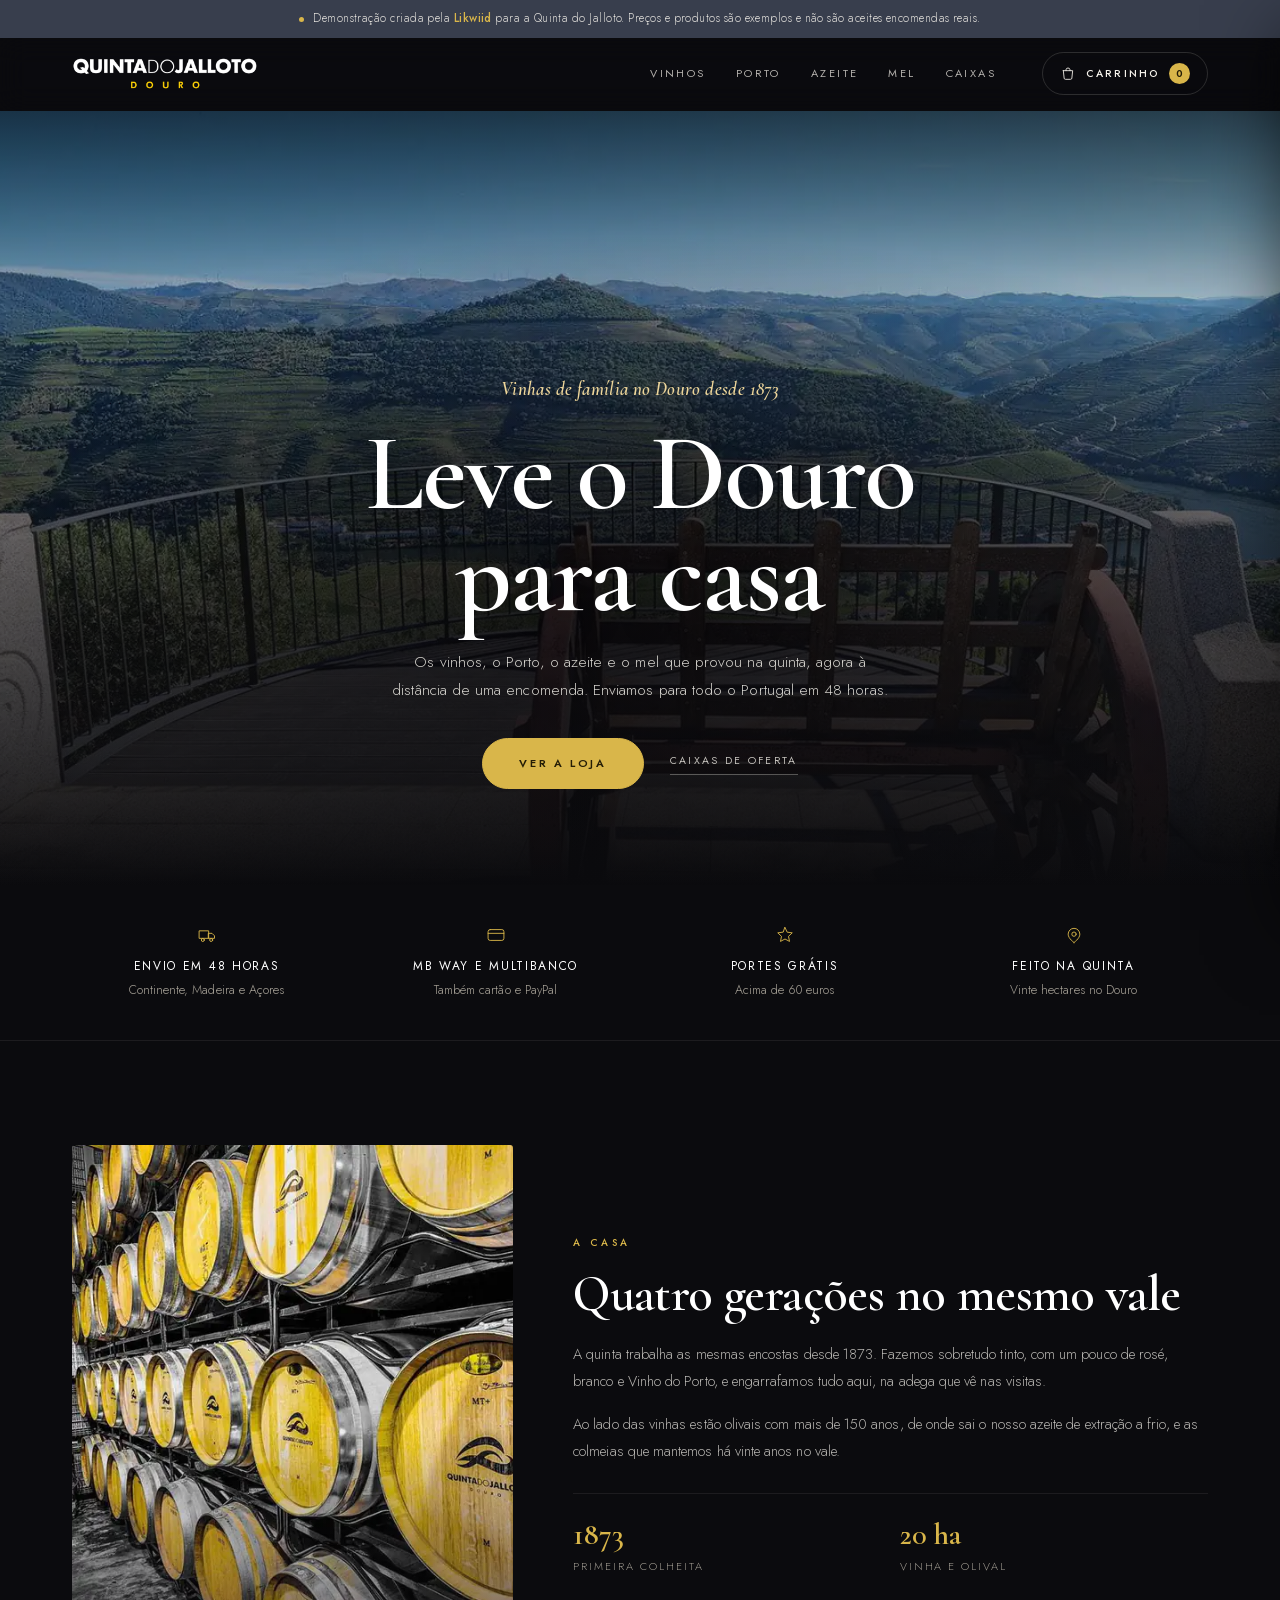
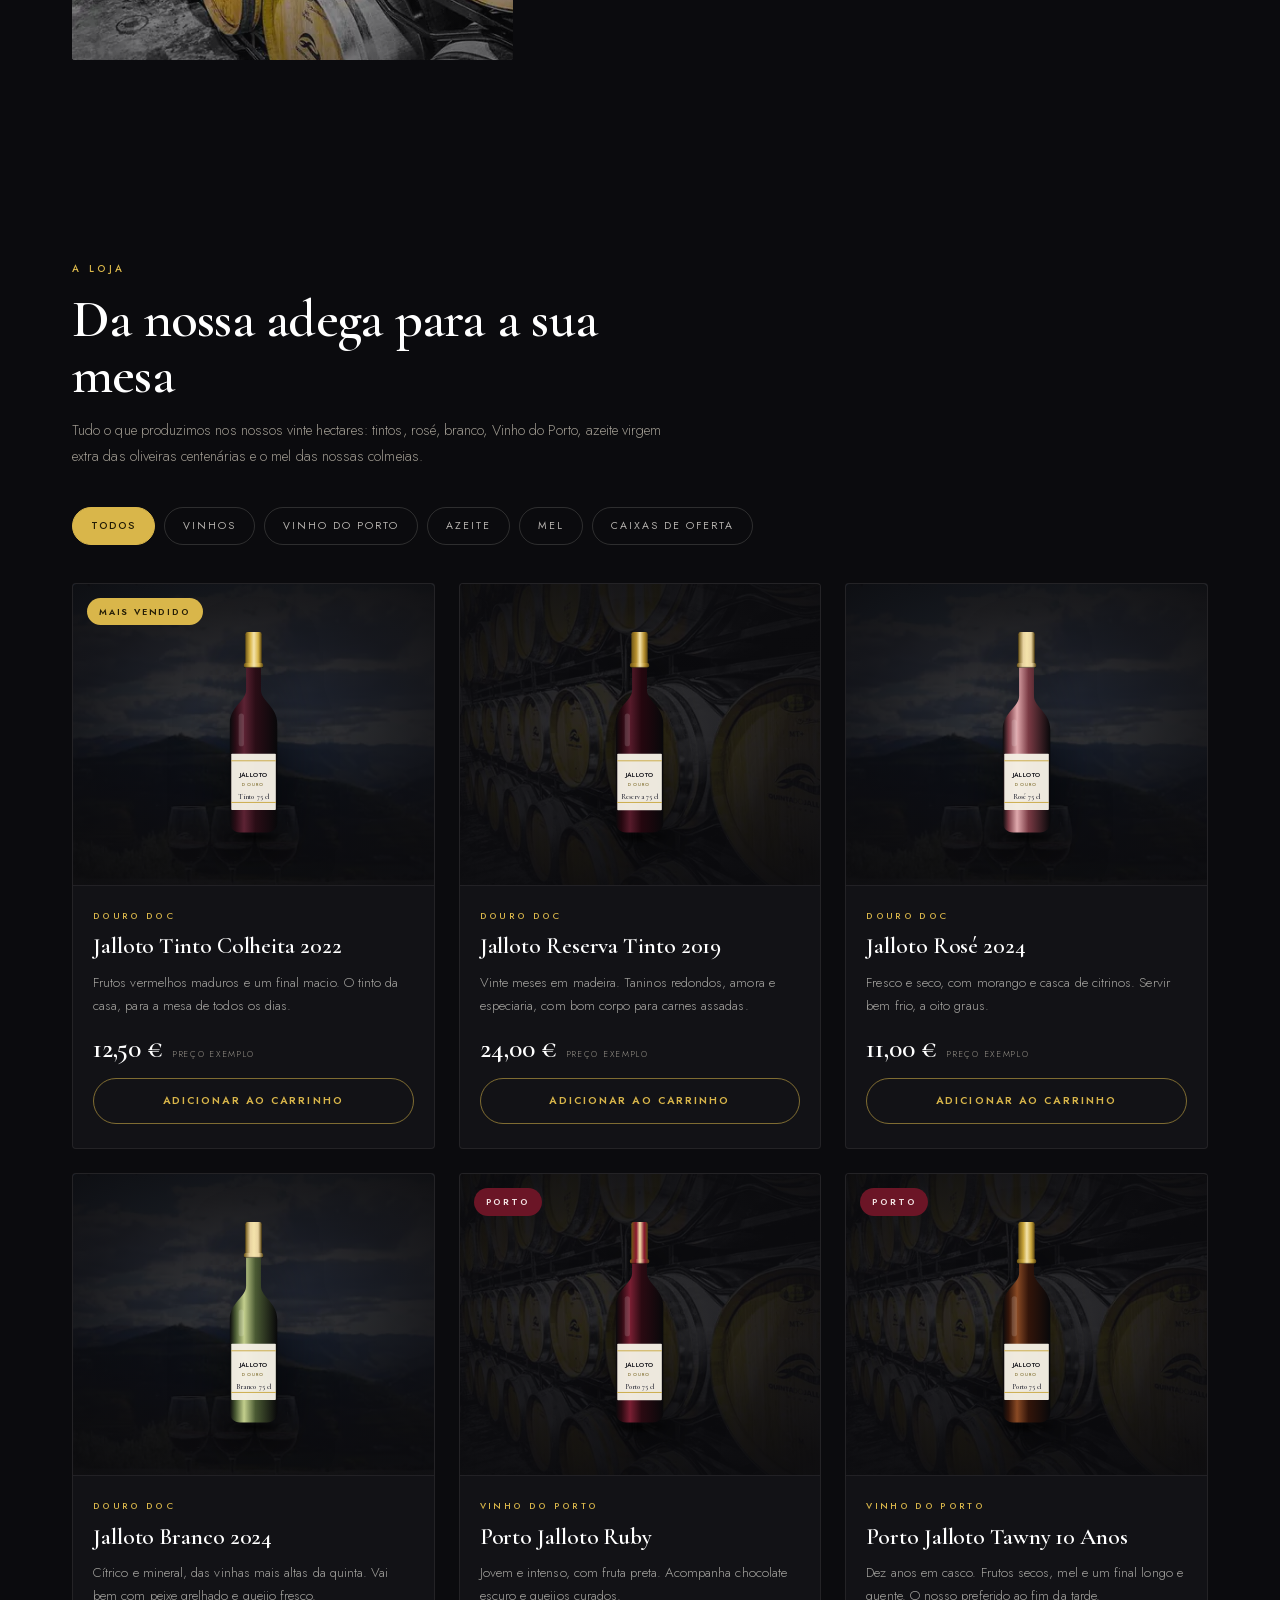
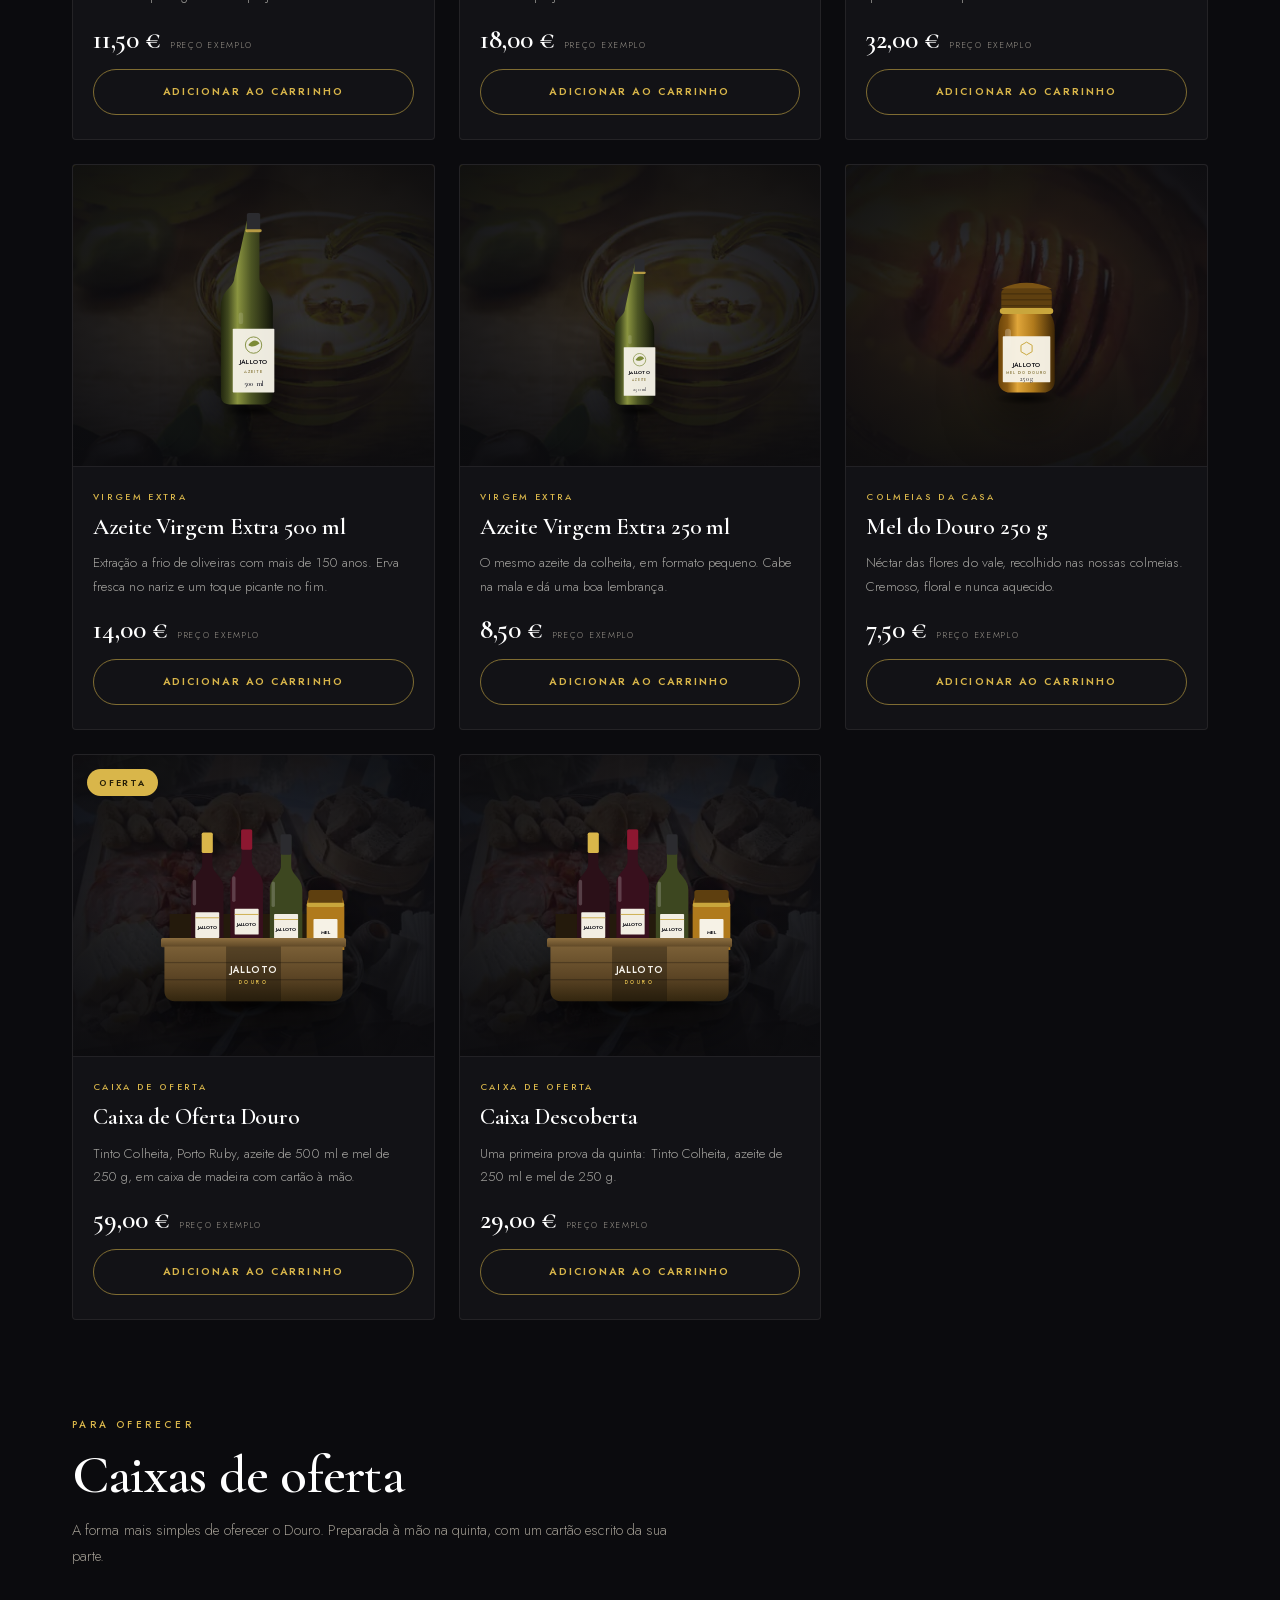
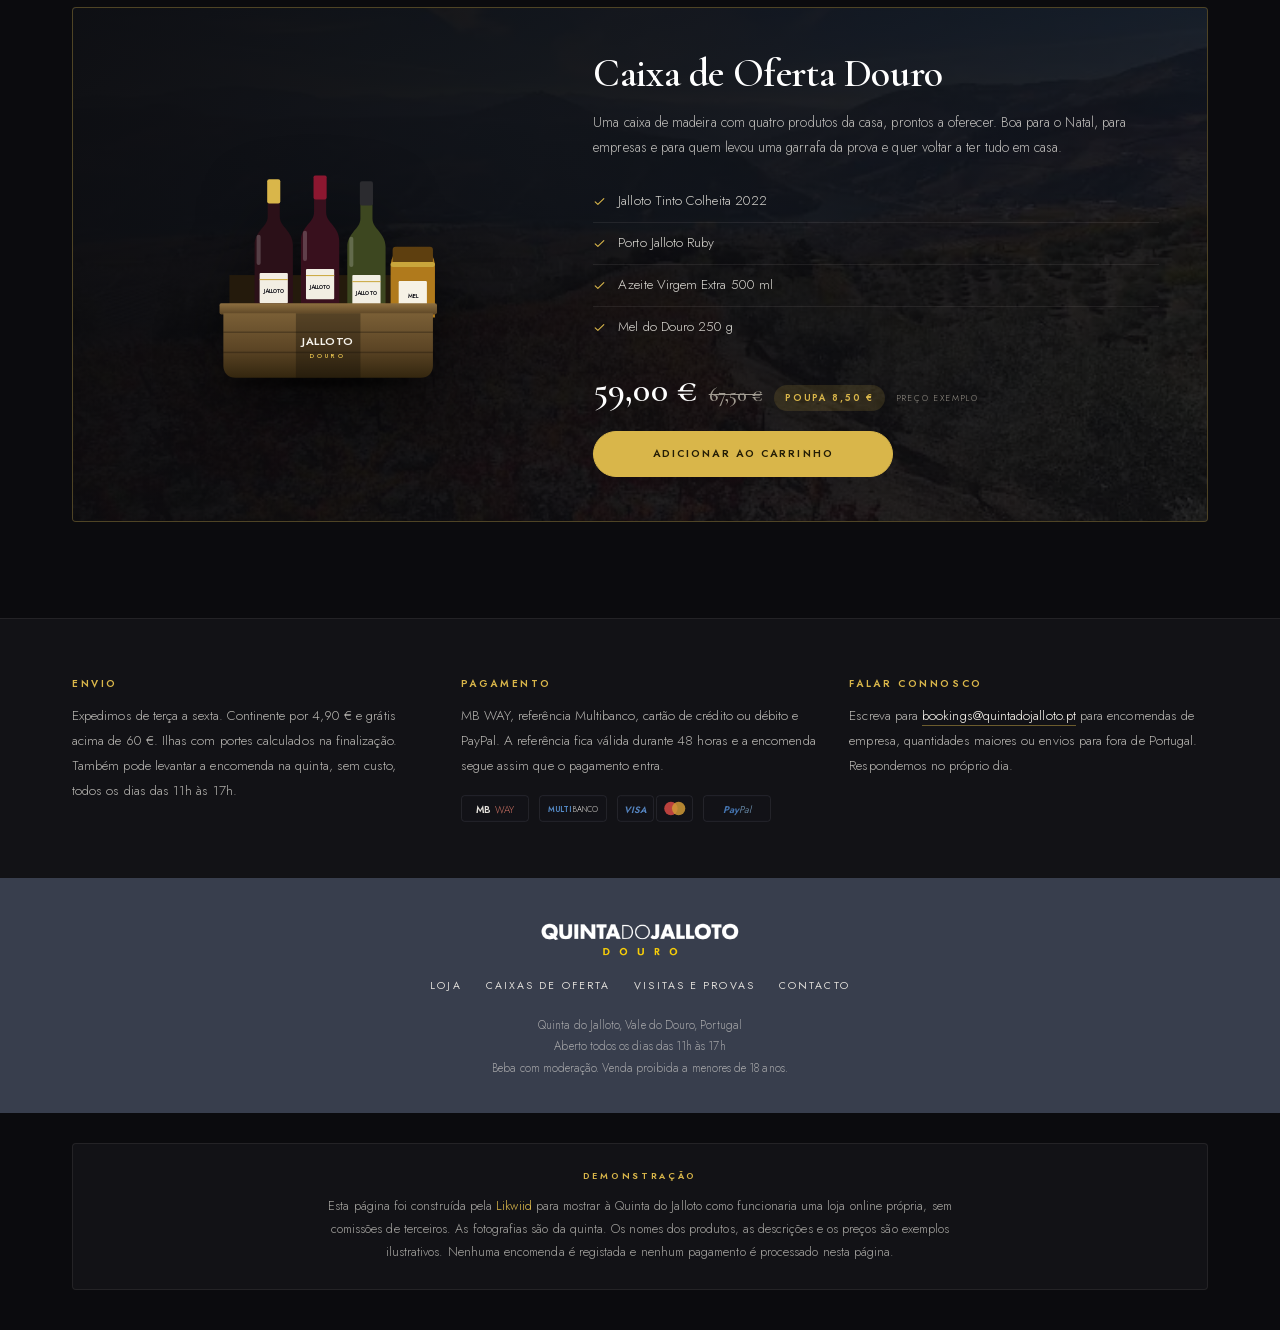
==== index.html @ 05672089 "feat: shop demo" ====
<!DOCTYPE html>
<html lang="pt-PT">
<head>
<meta charset="utf-8">
<meta name="viewport" content="width=device-width, initial-scale=1, viewport-fit=cover">
<title>Quinta do Jalloto | Loja Online (demonstração)</title>
<meta name="robots" content="noindex, nofollow">
<meta name="description" content="Demonstração de loja online para a Quinta do Jalloto: vinhos do Douro, Vinho do Porto, azeite virgem extra e mel, com envio para todo o Portugal.">
<meta name="theme-color" content="#0d0d10">
<style>
@font-face{
  font-family:"Cormorant Garamond";
  font-style:normal;font-weight:600;font-display:block;
  src:url([data-uri]) format("woff2");
}
@font-face{
  font-family:"Cormorant Garamond";
  font-style:italic;font-weight:600;font-display:block;
  src:url([data-uri]) format("woff2");
}
@font-face{
  font-family:"Jost";
  font-style:normal;font-weight:200 700;font-display:block;
  src:url([data-uri]) format("woff2");
}

:root{
  --ink:#0b0b0e;
  --ink2:#121216;
  --ink3:#1a1a20;
  --slate:#454b5a;
  --slate2:#383e4d;
  --gold:#d9b64a;
  --gold-soft:#eed69a;
  --gold-deep:#9d7d22;
  --wine:#6b1526;
  --cream:#f6f3ec;
  --muted:#a09b91;
  --line:rgba(246,243,236,.15);
  --line-soft:rgba(246,243,236,.075);
  --ok:#8ec49f;
  --serif:"Cormorant Garamond",Garamond,Georgia,"Times New Roman",serif;
  --sans:"Jost",-apple-system,BlinkMacSystemFont,"Segoe UI",Roboto,"Helvetica Neue",Arial,sans-serif;
  --ease:cubic-bezier(.22,1,.36,1);
  --shadow:0 30px 70px rgba(0,0,0,.6);
}
*{box-sizing:border-box}
html,body{margin:0;padding:0}
html{-webkit-text-size-adjust:100%;scroll-behavior:smooth}
body{
  background:var(--ink);color:var(--cream);
  font-family:var(--sans);font-weight:300;font-size:16px;line-height:1.7;
  letter-spacing:.004em;-webkit-font-smoothing:antialiased;overflow-x:hidden;
}
body.locked{overflow:hidden}
img,svg{max-width:100%;display:block}
button,input,select,textarea{font:inherit;color:inherit}
a{color:var(--gold);text-decoration:none}
a:hover{color:var(--gold-soft)}
:focus-visible{outline:1px solid var(--gold);outline-offset:4px;border-radius:2px}
::selection{background:rgba(217,182,74,.28)}

.wrap{width:100%;max-width:1180px;margin:0 auto;padding:0 22px}
.serif{font-family:var(--serif)}
.label{
  font-family:var(--sans);font-weight:500;font-size:10px;letter-spacing:.34em;
  text-transform:uppercase;color:var(--gold);
}

/* ---------- reveal ---------- */
.rv{opacity:0;transform:translateY(14px)}
.rv.in{opacity:1;transform:none;transition:opacity .6s var(--ease),transform .6s var(--ease);transition-delay:var(--d,0ms)}

/* ---------- demo bar ---------- */
.demobar{
  background:var(--slate2);color:rgba(246,243,236,.9);
  font-size:11.5px;font-weight:300;letter-spacing:.04em;padding:9px 20px;text-align:center;
}
.demobar b{color:var(--gold);font-weight:500}
.demobar .dot{display:inline-block;width:5px;height:5px;border-radius:50%;background:var(--gold);margin-right:9px;vertical-align:middle}

/* ---------- header ---------- */
.site{
  position:sticky;top:0;z-index:60;
  background:rgba(11,11,14,.72);
  backdrop-filter:saturate(150%) blur(14px);-webkit-backdrop-filter:saturate(150%) blur(14px);
  border-bottom:1px solid transparent;transition:background .4s ease,border-color .4s ease;
}
.site.solid{background:rgba(11,11,14,.96);border-bottom-color:var(--line-soft)}
.site .bar{display:flex;align-items:center;gap:16px;height:72px}
.logo{flex:0 0 auto;display:block;width:158px;aspect-ratio:620/109}
.logo img{width:100%;height:100%;object-fit:contain}
.nav{display:none;margin-left:auto;gap:30px}
.nav button{
  background:none;border:0;padding:0;cursor:pointer;
  font-weight:400;font-size:11px;letter-spacing:.22em;text-transform:uppercase;
  color:rgba(246,243,236,.72);transition:color .25s ease;
}
.nav button:hover{color:var(--gold)}
.cartbtn{
  margin-left:auto;display:inline-flex;align-items:center;gap:10px;
  background:transparent;border:1px solid var(--line);color:var(--cream);
  padding:10px 17px;border-radius:999px;cursor:pointer;
  font-size:10.5px;font-weight:500;letter-spacing:.2em;text-transform:uppercase;
  transition:border-color .3s ease,background .3s ease;
}
.nav + .cartbtn{margin-left:30px}
.cartbtn:hover{border-color:rgba(217,182,74,.7);background:rgba(217,182,74,.08)}
.cartbtn .count{
  min-width:21px;height:21px;padding:0 6px;border-radius:999px;background:var(--gold);color:#241d06;
  font-size:10.5px;font-weight:600;letter-spacing:0;display:inline-flex;align-items:center;justify-content:center;
  transition:transform .3s var(--ease);
}
.cartbtn .count.pulse{animation:pulse .6s var(--ease)}
@keyframes pulse{0%{transform:scale(1)}30%{transform:scale(1.35)}100%{transform:scale(1)}}

/* ---------- hero ---------- */
.hero{position:relative;overflow:hidden;min-height:clamp(520px,86svh,780px);display:flex;align-items:flex-end}
.hero .shot{
  position:absolute;inset:0;background-image:url([data-uri]);
  background-size:cover;background-position:50% 46%;
  transform:scale(1.04);animation:kb 32s ease-in-out infinite alternate;
}
@keyframes kb{from{transform:scale(1.04) translate3d(0,0,0)}to{transform:scale(1.16) translate3d(0,-1.4%,0)}}
.hero .veil{
  position:absolute;inset:0;
  background:
    radial-gradient(72% 52% at 50% 68%, rgba(8,8,11,.74) 0%, rgba(8,8,11,.34) 55%, rgba(8,8,11,0) 100%),
    linear-gradient(180deg,rgba(11,11,14,.74) 0%,rgba(11,11,14,.26) 24%,rgba(11,11,14,.66) 70%,var(--ink) 100%);
}
.hero .inner{position:relative;z-index:2;width:100%;padding:120px 0 76px;text-align:center}
.hero .eyebrow{
  font-family:var(--serif);font-style:italic;font-weight:600;font-size:clamp(15px,4vw,19px);
  letter-spacing:.02em;color:var(--gold-soft);margin:0 0 18px;
}
h1{
  font-family:var(--serif);font-weight:600;
  font-size:clamp(46px,12.5vw,108px);line-height:.94;letter-spacing:-.018em;
  margin:0 0 22px;color:#fff;text-wrap:balance;
  text-shadow:0 2px 40px rgba(0,0,0,.5);
}
.hero .lede{
  margin:0 auto;max-width:498px;color:rgba(246,243,236,.86);
  font-size:15.5px;font-weight:300;line-height:1.8;
}
.hero .acts{display:flex;flex-direction:column;align-items:center;gap:16px;margin-top:34px}
.btn{
  display:inline-block;background:var(--gold);color:#241d06;border:1px solid var(--gold);
  padding:15px 36px;border-radius:999px;cursor:pointer;
  font-size:11px;font-weight:600;letter-spacing:.24em;text-transform:uppercase;
  transition:background .3s ease,transform .3s var(--ease),box-shadow .3s ease;
}
.btn:hover{background:var(--gold-soft);border-color:var(--gold-soft);color:#241d06;transform:translateY(-2px);box-shadow:0 14px 30px rgba(217,182,74,.22)}
.linkish{
  background:none;border:0;cursor:pointer;color:rgba(246,243,236,.78);
  font-size:10.5px;font-weight:400;letter-spacing:.22em;text-transform:uppercase;
  border-bottom:1px solid rgba(246,243,236,.3);padding:0 0 4px;transition:color .3s ease,border-color .3s ease;
}
.linkish:hover{color:var(--gold);border-color:var(--gold)}

/* ---------- trust ---------- */
.trust{background:var(--ink);border-bottom:1px solid var(--line-soft)}
.trust ul{list-style:none;margin:0;padding:34px 0;display:grid;grid-template-columns:1fr 1fr;gap:26px 20px}
.trust li{text-align:center}
.trust svg{margin:0 auto 11px}
.trust b{display:block;font-weight:400;color:#fff;font-size:12px;letter-spacing:.14em;text-transform:uppercase;margin-bottom:5px}
.trust span{display:block;font-size:12.5px;color:var(--muted);line-height:1.55;font-weight:300}

/* ---------- story ---------- */
.story{padding:78px 0;background:var(--ink)}
.story .grid2{display:grid;grid-template-columns:1fr;gap:34px;align-items:center}
.story figure{margin:0;position:relative;border-radius:3px;overflow:hidden;aspect-ratio:500/583;background:var(--ink3)}
.story figure img{width:100%;height:100%;object-fit:cover;transform:scale(1.01)}
.story figure::after{content:"";position:absolute;inset:0;background:linear-gradient(180deg,rgba(11,11,14,0) 55%,rgba(11,11,14,.55) 100%)}
.story h2{
  font-family:var(--serif);font-weight:600;font-size:clamp(32px,7.2vw,50px);line-height:1.06;letter-spacing:-.012em;
  margin:14px 0 20px;color:#fff;
}
.story p{margin:0 0 16px;color:rgba(246,243,236,.74);font-size:14.5px;line-height:1.85;font-weight:300}
.story .facts{display:grid;grid-template-columns:1fr 1fr;gap:18px;margin-top:28px;padding-top:24px;border-top:1px solid var(--line-soft)}
.story .facts div b{display:block;font-family:var(--serif);font-size:30px;font-weight:600;color:var(--gold);line-height:1.1}
.story .facts div span{font-size:11px;letter-spacing:.18em;text-transform:uppercase;color:var(--muted)}

/* ---------- section head ---------- */
section.block{padding:72px 0}
.head{margin-bottom:38px;max-width:620px}
.head .label{display:block;margin-bottom:14px}
.head h2{
  font-family:var(--serif);font-weight:600;font-size:clamp(34px,7.6vw,54px);line-height:1.04;letter-spacing:-.014em;
  margin:0 0 14px;color:#fff;
}
.head p{margin:0;color:var(--muted);font-size:14.5px;font-weight:300;line-height:1.8}

/* ---------- filters ---------- */
.filters{
  display:flex;gap:9px;overflow-x:auto;padding-bottom:8px;margin-bottom:30px;
  scrollbar-width:none;-ms-overflow-style:none;
}
.filters::-webkit-scrollbar{display:none}
.chip{
  flex:0 0 auto;background:transparent;border:1px solid var(--line);color:rgba(246,243,236,.72);
  padding:9px 18px;border-radius:999px;cursor:pointer;
  font-size:10.5px;font-weight:400;letter-spacing:.19em;text-transform:uppercase;
  transition:border-color .3s ease,color .3s ease,background .3s ease;
}
.chip:hover{border-color:rgba(217,182,74,.6);color:#fff}
.chip[aria-pressed="true"]{background:var(--gold);border-color:var(--gold);color:#241d06;font-weight:500}

/* ---------- cards ---------- */
.grid{display:grid;grid-template-columns:1fr;gap:20px}
.card{
  background:var(--ink2);border:1px solid var(--line-soft);border-radius:4px;
  overflow:hidden;display:flex;flex-direction:column;position:relative;
  transition:border-color .45s ease,transform .45s var(--ease),box-shadow .45s ease;
}
.card:hover{border-color:rgba(217,182,74,.35);transform:translateY(-5px);box-shadow:0 26px 50px rgba(0,0,0,.5)}
.plate{
  position:relative;aspect-ratio:4/3.35;display:flex;align-items:center;justify-content:center;
  overflow:hidden;border-bottom:1px solid var(--line-soft);background:#101015;
}
.plate .amb{
  position:absolute;inset:0;background-size:cover;background-position:center;
  opacity:.34;transform:scale(1.02);transition:transform 1.1s var(--ease),opacity .6s ease;
  filter:saturate(.85);
}
.card:hover .plate .amb{transform:scale(1.09);opacity:.44}
.plate::after{
  content:"";position:absolute;inset:0;
  background:radial-gradient(78% 62% at 50% 46%, rgba(11,11,14,.42) 0%, rgba(11,11,14,.8) 62%, rgba(11,11,14,.94) 100%);
}
.plate .obj{position:relative;z-index:2;height:74%;width:auto;max-width:80%;filter:drop-shadow(0 20px 26px rgba(0,0,0,.62))}
.plate .badge{
  position:absolute;z-index:3;top:14px;left:14px;background:var(--gold);color:#241d06;
  font-size:9px;letter-spacing:.2em;text-transform:uppercase;font-weight:600;padding:6px 12px;border-radius:999px;
}
.plate .badge.wine{background:var(--wine);color:#f4e6e6}
.cbody{padding:22px 20px 24px;display:flex;flex-direction:column;flex:1}
.kicker{color:var(--gold);font-size:9px;letter-spacing:.26em;text-transform:uppercase;margin-bottom:10px;font-weight:500}
.card h3{
  margin:0 0 10px;font-family:var(--serif);font-size:23px;font-weight:600;letter-spacing:-.004em;color:#fff;line-height:1.2;
}
.card .note{margin:0 0 18px;font-size:13.5px;line-height:1.72;color:rgba(246,243,236,.62);flex:1;font-weight:300}
.priceline{display:flex;align-items:baseline;gap:10px;margin-bottom:16px}
.price{font-family:var(--serif);font-size:27px;font-weight:600;color:#fff;letter-spacing:0;line-height:1}
.exlabel{font-size:8.5px;letter-spacing:.2em;text-transform:uppercase;color:var(--muted)}
.add{
  width:100%;background:transparent;border:1px solid rgba(217,182,74,.55);color:var(--gold);
  padding:13px 14px;border-radius:999px;cursor:pointer;
  font-size:10.5px;letter-spacing:.2em;text-transform:uppercase;font-weight:600;
  transition:background .3s ease,color .3s ease,border-color .3s ease;
}
.add:hover{background:var(--gold);color:#241d06;border-color:var(--gold)}
.add.added{background:var(--ok);border-color:var(--ok);color:#0d2114}

/* ---------- gift ---------- */
.gift{position:relative;border:1px solid rgba(217,182,74,.3);border-radius:4px;overflow:hidden;background:var(--ink2)}
.gift .bg{
  position:absolute;inset:0;background-image:url([data-uri]);background-size:cover;background-position:center;
  opacity:.4;transform:scale(1.03);transition:transform 1.4s var(--ease);
}
.gift:hover .bg{transform:scale(1.08)}
.gift .shade{position:absolute;inset:0;background:linear-gradient(120deg,rgba(11,11,14,.94) 0%,rgba(11,11,14,.82) 46%,rgba(11,11,14,.6) 100%)}
.gift .in{position:relative;z-index:2;display:grid;grid-template-columns:1fr;align-items:center}
.gift .g-visual{display:flex;align-items:center;justify-content:center;padding:34px 20px 4px}
.gift .g-visual svg{height:200px;width:auto;filter:drop-shadow(0 22px 30px rgba(0,0,0,.55))}
.gift .g-copy{padding:10px 24px 30px}
.gift h3{
  font-family:var(--serif);margin:0 0 14px;font-size:clamp(28px,6.4vw,40px);font-weight:600;letter-spacing:-.01em;color:#fff;line-height:1.08;
}
.gift .g-copy > p{margin:0 0 20px;font-size:14px;line-height:1.85;color:rgba(246,243,236,.76);font-weight:300}
.gift ul{margin:0 0 24px;padding:0;list-style:none}
.gift ul li{
  font-size:13.5px;color:rgba(246,243,236,.84);padding:9px 0;border-bottom:1px solid var(--line-soft);
  display:flex;gap:12px;align-items:center;font-weight:300;
}
.gift ul li:last-child{border-bottom:0}
.gift .g-price{display:flex;align-items:baseline;gap:12px;margin-bottom:20px;flex-wrap:wrap}
.gift .g-price .now{font-family:var(--serif);font-size:36px;font-weight:600;color:#fff;line-height:1}
.gift .g-price .was{font-family:var(--serif);font-size:19px;color:var(--muted);text-decoration:line-through}
.gift .g-price .save{
  background:rgba(217,182,74,.14);color:var(--gold);font-size:9.5px;letter-spacing:.18em;text-transform:uppercase;
  padding:5px 11px;border-radius:999px;font-weight:600;
}
.gift .add{border-color:var(--gold);background:var(--gold);color:#241d06;max-width:300px}
.gift .add:hover{background:var(--gold-soft);border-color:var(--gold-soft)}

/* ---------- info ---------- */
.info{background:var(--ink2);border-top:1px solid var(--line-soft)}
.info .cols{display:grid;grid-template-columns:1fr;gap:30px;padding:56px 0}
.info h4{margin:0 0 12px;font-size:10px;letter-spacing:.26em;text-transform:uppercase;color:var(--gold);font-weight:600}
.info p{margin:0;font-size:13.5px;line-height:1.85;color:rgba(246,243,236,.7);font-weight:300}
.info a{color:var(--cream);border-bottom:1px solid rgba(217,182,74,.45)}
.info a:hover{color:var(--gold)}
.paylogos{display:flex;gap:10px;align-items:center;flex-wrap:wrap;margin-top:16px;opacity:.92}

/* ---------- footer ---------- */
footer{background:var(--slate2);padding:44px 0 34px;text-align:center}
footer .logo{width:200px;margin:0 auto 20px}
footer .fnav{display:flex;gap:24px;justify-content:center;flex-wrap:wrap;margin-bottom:20px}
footer .fnav button,footer .fnav a{
  background:none;border:0;padding:0;cursor:pointer;color:rgba(246,243,236,.88);
  font-size:10.5px;font-weight:400;letter-spacing:.2em;text-transform:uppercase;
}
footer .fnav button:hover,footer .fnav a:hover{color:var(--gold)}
footer .fine{color:rgba(246,243,236,.58);font-size:11.5px;line-height:1.85;margin:0;font-weight:300}
.demofoot{background:var(--ink);padding:30px 0 40px}
.demofoot .box{border:1px solid var(--line-soft);border-radius:4px;padding:24px 22px;text-align:center;background:var(--ink2)}
.demofoot .tag{color:var(--gold);font-size:9px;letter-spacing:.3em;text-transform:uppercase;font-weight:600;margin-bottom:12px}
.demofoot p{margin:0 auto;max-width:660px;color:rgba(246,243,236,.62);font-size:12.5px;line-height:1.85;font-weight:300}

/* ---------- cart panel ---------- */
.overlay{
  position:fixed;inset:0;background:rgba(5,5,8,.7);opacity:0;pointer-events:none;
  transition:opacity .45s var(--ease);z-index:80;backdrop-filter:blur(3px);-webkit-backdrop-filter:blur(3px);
}
.overlay.on{opacity:1;pointer-events:auto}
.panel{
  position:fixed;top:0;right:0;bottom:0;width:100%;max-width:440px;background:var(--ink2);
  border-left:1px solid var(--line-soft);box-shadow:var(--shadow);
  transform:translateX(101%);transition:transform .52s var(--ease);
  z-index:90;display:flex;flex-direction:column;
}
.panel.on{transform:translateX(0)}
.panel header{display:flex;align-items:center;gap:12px;padding:22px 20px;border-bottom:1px solid var(--line-soft);flex:0 0 auto}
.panel header h2{margin:0;font-size:11px;letter-spacing:.28em;text-transform:uppercase;font-weight:500;color:#fff}
.panel header .close{
  margin-left:auto;background:transparent;border:1px solid var(--line);color:var(--cream);
  width:36px;height:36px;border-radius:50%;cursor:pointer;display:flex;align-items:center;justify-content:center;
  transition:border-color .3s ease,background .3s ease,transform .3s var(--ease);
}
.panel header .close:hover{border-color:var(--gold);background:rgba(217,182,74,.1);transform:rotate(90deg)}
.panel .scroll{flex:1;overflow-y:auto;padding:20px;-webkit-overflow-scrolling:touch;overscroll-behavior:contain}
.panel .foot{border-top:1px solid var(--line-soft);padding:18px 20px 22px;flex:0 0 auto;background:var(--ink3)}

.line{display:flex;gap:14px;padding:16px 0;border-bottom:1px solid var(--line-soft);animation:lineIn .5s var(--ease) both}
@keyframes lineIn{from{opacity:0;transform:translateX(14px)}to{opacity:1;transform:none}}
.line:first-child{padding-top:0}
.line .thumb{
  flex:0 0 62px;height:80px;border-radius:3px;overflow:hidden;position:relative;
  background:#101015;display:flex;align-items:center;justify-content:center;
}
.line .thumb .amb{position:absolute;inset:0;background-size:cover;background-position:center;opacity:.34}
.line .thumb::after{content:"";position:absolute;inset:0;background:radial-gradient(70% 60% at 50% 45%, rgba(11,11,14,.35), rgba(11,11,14,.9))}
.line .thumb svg{position:relative;z-index:2;height:68px;width:auto}
.line .meta{flex:1;min-width:0}
.line .meta h4{margin:0 0 4px;font-family:var(--serif);font-size:17px;font-weight:600;color:#fff;line-height:1.25}
.line .meta .u{margin:0 0 11px;font-size:11px;color:var(--muted);letter-spacing:.06em;font-weight:300}
.qty{display:inline-flex;align-items:center;border:1px solid var(--line);border-radius:999px;overflow:hidden}
.qty button{
  width:30px;height:30px;background:transparent;border:0;color:var(--cream);cursor:pointer;font-size:15px;line-height:1;
  display:flex;align-items:center;justify-content:center;transition:background .2s ease,color .2s ease;
}
.qty button:hover{background:rgba(217,182,74,.16);color:var(--gold)}
.qty span{min-width:28px;text-align:center;font-size:12.5px;font-variant-numeric:tabular-nums}
.line .right{display:flex;flex-direction:column;align-items:flex-end;justify-content:space-between}
.line .amt{font-family:var(--serif);font-size:19px;font-weight:600;color:#fff;white-space:nowrap;line-height:1.2}
.line .rm{background:transparent;border:0;color:var(--muted);cursor:pointer;font-size:10.5px;letter-spacing:.12em;padding:4px 0;text-transform:uppercase}
.line .rm:hover{color:#e08d86}

.empty{text-align:center;padding:56px 12px}
.empty svg{margin:0 auto 20px;opacity:.45}
.empty h3{margin:0 0 10px;font-family:var(--serif);font-size:22px;font-weight:600;color:#fff}
.empty p{margin:0 0 24px;font-size:13.5px;color:var(--muted);line-height:1.7;font-weight:300}

.totals{margin-bottom:16px}
.totals .row{display:flex;justify-content:space-between;font-size:12.5px;color:rgba(246,243,236,.72);padding:6px 0;font-weight:300}
.totals .row span:last-child{font-variant-numeric:tabular-nums}
.totals .row.free span:last-child{color:var(--ok)}
.totals .row.total{
  border-top:1px solid var(--line);margin-top:10px;padding-top:13px;color:#fff;font-weight:400;
  font-size:13px;letter-spacing:.14em;text-transform:uppercase;align-items:baseline;
}
.totals .row.total span:last-child{font-family:var(--serif);font-size:27px;font-weight:600;letter-spacing:0;text-transform:none}
.hint{font-size:11px;color:var(--muted);margin:0 0 14px;line-height:1.6;font-weight:300}
.bar-free{height:2px;background:var(--line-soft);border-radius:2px;overflow:hidden;margin:0 0 12px}
.bar-free i{display:block;height:100%;background:var(--gold);width:0;transition:width .7s var(--ease)}
.primary{
  width:100%;background:var(--gold);border:1px solid var(--gold);color:#241d06;padding:15px;border-radius:999px;
  cursor:pointer;font-size:11px;letter-spacing:.22em;text-transform:uppercase;font-weight:600;
  transition:background .3s ease,transform .25s var(--ease);
}
.primary:hover{background:var(--gold-soft);border-color:var(--gold-soft);transform:translateY(-1px)}
.ghost{
  width:100%;background:transparent;border:1px solid var(--line);color:rgba(246,243,236,.78);padding:13px;border-radius:999px;
  cursor:pointer;font-size:10.5px;letter-spacing:.2em;text-transform:uppercase;margin-top:10px;transition:border-color .3s ease,color .3s ease;
}
.ghost:hover{border-color:var(--gold);color:var(--gold)}

/* ---------- checkout ---------- */
.steps{display:flex;gap:9px;margin-bottom:24px}
.steps div{flex:1;height:2px;border-radius:2px;background:var(--line);overflow:hidden}
.steps div.on{background:var(--gold)}
.fset{margin:0 0 26px;padding:0;border:0}
.fset legend{padding:0;margin:0 0 14px;font-size:9.5px;letter-spacing:.28em;text-transform:uppercase;color:var(--gold);font-weight:600}
.field{margin-bottom:13px}
.field label{display:block;font-size:10px;letter-spacing:.16em;text-transform:uppercase;color:var(--muted);margin-bottom:7px}
.field input,.field textarea{
  width:100%;background:var(--ink);border:1px solid var(--line);border-radius:3px;padding:12px 14px;
  color:var(--cream);font-size:14px;font-weight:300;transition:border-color .25s ease,background .25s ease;
}
.field input:focus,.field textarea:focus{border-color:var(--gold);outline:none;background:#0d0d11}
.field input::placeholder,.field textarea::placeholder{color:rgba(160,155,145,.5)}
.field textarea{resize:vertical;min-height:70px}
.two{display:grid;grid-template-columns:1fr 1fr;gap:11px}
.opt{
  display:flex;gap:12px;align-items:flex-start;border:1px solid var(--line);border-radius:3px;padding:13px 14px;
  margin-bottom:10px;cursor:pointer;transition:border-color .25s ease,background .25s ease;
}
.opt:hover{border-color:rgba(217,182,74,.5)}
.opt.sel{border-color:var(--gold);background:rgba(217,182,74,.06)}
.opt input{margin:4px 0 0;accent-color:var(--gold);flex:0 0 auto}
.opt .t{flex:1;min-width:0}
.opt .t b{display:block;font-size:13.5px;font-weight:400;color:#fff;margin-bottom:3px}
.opt .t small{display:block;font-size:11.5px;color:var(--muted);line-height:1.55;font-weight:300}
.opt .logo2{flex:0 0 auto;display:flex;align-items:center;height:26px}
.opt .cost{font-size:12.5px;color:var(--cream);white-space:nowrap;font-variant-numeric:tabular-nums}
.secure{display:flex;gap:8px;align-items:center;justify-content:center;color:var(--muted);font-size:10.5px;margin-top:14px;font-weight:300}

.done{text-align:center;padding:44px 8px}
.done .ring{
  width:74px;height:74px;border-radius:50%;border:1px solid var(--gold);display:flex;align-items:center;justify-content:center;
  margin:0 auto 24px;background:rgba(217,182,74,.08);animation:ring .7s var(--ease) both;
}
@keyframes ring{from{opacity:0;transform:scale(.82)}to{opacity:1;transform:none}}
.done h3{margin:0 0 12px;font-family:var(--serif);font-size:28px;font-weight:600;letter-spacing:-.01em;color:#fff}
.done p{margin:0 auto 12px;max-width:330px;font-size:13.5px;line-height:1.8;color:rgba(246,243,236,.7);font-weight:300}
.done .ref{
  display:inline-block;margin:14px 0 24px;border:1px dashed var(--line);border-radius:3px;padding:10px 18px;
  font-size:12px;letter-spacing:.18em;color:var(--gold);
}

/* ---------- toast + fly dot ---------- */
.toast{
  position:fixed;left:50%;bottom:26px;transform:translate(-50%,28px);z-index:100;
  background:rgba(26,26,32,.97);border:1px solid rgba(217,182,74,.4);color:var(--cream);
  padding:13px 22px;border-radius:999px;font-size:12.5px;font-weight:300;box-shadow:var(--shadow);
  opacity:0;pointer-events:none;transition:opacity .3s ease,transform .4s var(--ease);
  display:flex;gap:10px;align-items:center;max-width:calc(100vw - 40px);
}
.toast span{white-space:nowrap;overflow:hidden;text-overflow:ellipsis}
.toast.on{opacity:1;transform:translate(-50%,0)}
.fly{
  position:fixed;z-index:120;width:11px;height:11px;border-radius:50%;
  background:var(--gold);box-shadow:0 0 18px rgba(217,182,74,.8);pointer-events:none;
  transition:transform .72s cubic-bezier(.5,-0.2,.7,1),opacity .72s ease;
}

/* ---------- responsive ---------- */
@media (min-width:600px){
  .grid{grid-template-columns:1fr 1fr}
  .trust ul{grid-template-columns:repeat(4,1fr);padding:40px 0}
  .info .cols{grid-template-columns:repeat(3,1fr)}
  .hero .acts{flex-direction:row;justify-content:center;gap:26px}
}
@media (min-width:820px){
  .nav{display:flex}
  .logo{width:186px}
  .story{padding:104px 0}
  .story .grid2{grid-template-columns:.82fr 1.18fr;gap:60px}
  .gift .in{grid-template-columns:.9fr 1.1fr}
  .gift .g-visual{padding:44px 16px}
  .gift .g-visual svg{height:262px}
  .gift .g-copy{padding:44px 48px 44px 10px}
}
@media (min-width:1040px){
  .grid{grid-template-columns:repeat(3,1fr);gap:24px}
  section.block{padding:96px 0}
  .hero .inner{padding:150px 0 96px}
}
@media (prefers-reduced-motion:reduce){
  html{scroll-behavior:auto}
  *,*::before,*::after{animation:none!important;transition-duration:.001ms!important}
  .rv{opacity:1;transform:none}
}
</style>
</head>
<body>

<div class="demobar">
  <span class="dot"></span>Demonstração criada pela <b>Likwiid</b> para a Quinta do Jalloto. Preços e produtos são exemplos e não são aceites encomendas reais.
</div>

<header class="site" id="siteHeader">
  <div class="wrap bar">
    <span class="logo"><img src="[data-uri]" alt="Quinta do Jalloto, Douro" width="620" height="109" decoding="async"></span>
    <nav class="nav" aria-label="Categorias">
      <button data-jump="vinhos">Vinhos</button>
      <button data-jump="porto">Porto</button>
      <button data-jump="azeite">Azeite</button>
      <button data-jump="mel">Mel</button>
      <button data-jump="caixas">Caixas</button>
    </nav>
    <button class="cartbtn" id="cartBtn" aria-label="Abrir carrinho de compras">
      <svg width="16" height="16" viewBox="0 0 24 24" fill="none" stroke="currentColor" stroke-width="1.3" stroke-linecap="round" stroke-linejoin="round" aria-hidden="true"><path d="M5 7h14l-1.2 11.2a2 2 0 0 1-2 1.8H8.2a2 2 0 0 1-2-1.8L5 7Z"/><path d="M9 7V5.6A3 3 0 0 1 12 3a3 3 0 0 1 3 2.6V7"/></svg>
      <span>Carrinho</span>
      <span class="count" id="cartCount">0</span>
    </button>
  </div>
</header>

<section class="hero">
  <div class="shot"></div>
  <div class="veil"></div>
  <div class="wrap inner">
    <p class="eyebrow rv">Vinhas de família no Douro desde 1873</p>
    <h1 class="rv" style="--d:90ms">Leve o Douro<br>para casa</h1>
    <p class="lede rv" style="--d:180ms">Os vinhos, o Porto, o azeite e o mel que provou na quinta, agora à distância de uma encomenda. Enviamos para todo o Portugal em 48 horas.</p>
    <div class="acts rv" style="--d:270ms">
      <button class="btn" data-scroll="loja">Ver a loja</button>
      <button class="linkish" data-scroll="oferta">Caixas de oferta</button>
    </div>
  </div>
</section>

<div class="trust">
  <div class="wrap">
    <ul>
      <li class="rv">
        <svg width="20" height="20" viewBox="0 0 24 24" fill="none" stroke="#d9b64a" stroke-width="1.1" stroke-linecap="round" stroke-linejoin="round" aria-hidden="true"><path d="M3 7h11v9H3z"/><path d="M14 10h4l3 3v3h-7z"/><circle cx="7" cy="18" r="1.8"/><circle cx="17" cy="18" r="1.8"/></svg>
        <b>Envio em 48 horas</b><span>Continente, Madeira e Açores</span>
      </li>
      <li class="rv" style="--d:80ms">
        <svg width="20" height="20" viewBox="0 0 24 24" fill="none" stroke="#d9b64a" stroke-width="1.1" stroke-linecap="round" stroke-linejoin="round" aria-hidden="true"><rect x="2.5" y="5.5" width="19" height="13" rx="2.5"/><path d="M2.5 10h19"/></svg>
        <b>MB WAY e Multibanco</b><span>Também cartão e PayPal</span>
      </li>
      <li class="rv" style="--d:160ms">
        <svg width="20" height="20" viewBox="0 0 24 24" fill="none" stroke="#d9b64a" stroke-width="1.1" stroke-linecap="round" stroke-linejoin="round" aria-hidden="true"><path d="M12 3l2.6 5.6 6.1.8-4.5 4.2 1.2 6.1L12 16.8 6.6 19.7l1.2-6.1L3.3 9.4l6.1-.8z"/></svg>
        <b>Portes grátis</b><span>Acima de 60 euros</span>
      </li>
      <li class="rv" style="--d:240ms">
        <svg width="20" height="20" viewBox="0 0 24 24" fill="none" stroke="#d9b64a" stroke-width="1.1" stroke-linecap="round" stroke-linejoin="round" aria-hidden="true"><path d="M12 21s7-4.6 7-10a7 7 0 1 0-14 0c0 5.4 7 10 7 10Z"/><circle cx="12" cy="11" r="2.6"/></svg>
        <b>Feito na quinta</b><span>Vinte hectares no Douro</span>
      </li>
    </ul>
  </div>
</div>

<section class="story">
  <div class="wrap grid2">
    <figure class="rv">
      <img src="[data-uri]" alt="Cascos da Quinta do Jalloto na adega" width="500" height="583" loading="lazy" decoding="async">
    </figure>
    <div>
      <span class="label rv">A casa</span>
      <h2 class="rv" style="--d:70ms">Quatro gerações no mesmo vale</h2>
      <p class="rv" style="--d:140ms">A quinta trabalha as mesmas encostas desde 1873. Fazemos sobretudo tinto, com um pouco de rosé, branco e Vinho do Porto, e engarrafamos tudo aqui, na adega que vê nas visitas.</p>
      <p class="rv" style="--d:200ms">Ao lado das vinhas estão olivais com mais de 150 anos, de onde sai o nosso azeite de extração a frio, e as colmeias que mantemos há vinte anos no vale.</p>
      <div class="facts rv" style="--d:260ms">
        <div><b>1873</b><span>Primeira colheita</span></div>
        <div><b>20 ha</b><span>Vinha e olival</span></div>
      </div>
    </div>
  </div>
</section>

<section class="block" id="loja">
  <div class="wrap">
    <div class="head">
      <span class="label rv">A loja</span>
      <h2 class="rv" style="--d:70ms">Da nossa adega para a sua mesa</h2>
      <p class="rv" style="--d:140ms">Tudo o que produzimos nos nossos vinte hectares: tintos, rosé, branco, Vinho do Porto, azeite virgem extra das oliveiras centenárias e o mel das nossas colmeias.</p>
    </div>
    <div class="filters rv" id="filters" role="group" aria-label="Filtrar produtos"></div>
    <div class="grid" id="grid"></div>
  </div>
</section>

<section class="block" id="oferta" style="padding-top:0">
  <div class="wrap">
    <div class="head">
      <span class="label rv">Para oferecer</span>
      <h2 class="rv" style="--d:70ms">Caixas de oferta</h2>
      <p class="rv" style="--d:140ms">A forma mais simples de oferecer o Douro. Preparada à mão na quinta, com um cartão escrito da sua parte.</p>
    </div>
    <div class="gift rv">
      <div class="bg"></div>
      <div class="shade"></div>
      <div class="in">
        <div class="g-visual" id="giftVisual"></div>
        <div class="g-copy">
          <h3>Caixa de Oferta Douro</h3>
          <p>Uma caixa de madeira com quatro produtos da casa, prontos a oferecer. Boa para o Natal, para empresas e para quem levou uma garrafa da prova e quer voltar a ter tudo em casa.</p>
          <ul>
            <li><svg width="13" height="13" viewBox="0 0 24 24" fill="none" stroke="#d9b64a" stroke-width="2" stroke-linecap="round" stroke-linejoin="round" aria-hidden="true"><path d="M4 12.5l5 5L20 6.5"/></svg>Jalloto Tinto Colheita 2022</li>
            <li><svg width="13" height="13" viewBox="0 0 24 24" fill="none" stroke="#d9b64a" stroke-width="2" stroke-linecap="round" stroke-linejoin="round" aria-hidden="true"><path d="M4 12.5l5 5L20 6.5"/></svg>Porto Jalloto Ruby</li>
            <li><svg width="13" height="13" viewBox="0 0 24 24" fill="none" stroke="#d9b64a" stroke-width="2" stroke-linecap="round" stroke-linejoin="round" aria-hidden="true"><path d="M4 12.5l5 5L20 6.5"/></svg>Azeite Virgem Extra 500 ml</li>
            <li><svg width="13" height="13" viewBox="0 0 24 24" fill="none" stroke="#d9b64a" stroke-width="2" stroke-linecap="round" stroke-linejoin="round" aria-hidden="true"><path d="M4 12.5l5 5L20 6.5"/></svg>Mel do Douro 250 g</li>
          </ul>
          <div class="g-price">
            <span class="now">59,00 €</span>
            <span class="was">67,50 €</span>
            <span class="save">Poupa 8,50 €</span>
            <span class="exlabel">Preço exemplo</span>
          </div>
          <button class="add" data-add="caixa-douro">Adicionar ao carrinho</button>
        </div>
      </div>
    </div>
  </div>
</section>

<div class="info">
  <div class="wrap">
    <div class="cols">
      <div class="rv">
        <h4>Envio</h4>
        <p>Expedimos de terça a sexta. Continente por 4,90 € e grátis acima de 60 €. Ilhas com portes calculados na finalização. Também pode levantar a encomenda na quinta, sem custo, todos os dias das 11h às 17h.</p>
      </div>
      <div class="rv" style="--d:80ms">
        <h4>Pagamento</h4>
        <p>MB WAY, referência Multibanco, cartão de crédito ou débito e PayPal. A referência fica válida durante 48 horas e a encomenda segue assim que o pagamento entra.</p>
        <div class="paylogos" id="payStrip"></div>
      </div>
      <div class="rv" style="--d:160ms">
        <h4>Falar connosco</h4>
        <p>Escreva para <a href="mailto:bookings@quintadojalloto.pt">bookings@quintadojalloto.pt</a> para encomendas de empresa, quantidades maiores ou envios para fora de Portugal. Respondemos no próprio dia.</p>
      </div>
    </div>
  </div>
</div>

<footer>
  <div class="wrap">
    <span class="logo"><img src="[data-uri]" alt="Quinta do Jalloto, Douro" width="620" height="109" loading="lazy" decoding="async"></span>
    <div class="fnav">
      <button data-scroll="loja">Loja</button>
      <button data-scroll="oferta">Caixas de oferta</button>
      <button data-scroll="top">Visitas e provas</button>
      <a href="mailto:bookings@quintadojalloto.pt">Contacto</a>
    </div>
    <p class="fine">Quinta do Jalloto, Vale do Douro, Portugal<br>Aberto todos os dias das 11h às 17h<br>Beba com moderação. Venda proibida a menores de 18 anos.</p>
  </div>
</footer>

<div class="demofoot">
  <div class="wrap">
    <div class="box">
      <div class="tag">Demonstração</div>
      <p>Esta página foi construída pela <a href="https://likwiid.com/pt/work/" target="_blank" rel="noopener">Likwiid</a> para mostrar à Quinta do Jalloto como funcionaria uma loja online própria, sem comissões de terceiros. As fotografias são da quinta. Os nomes dos produtos, as descrições e os preços são exemplos ilustrativos. Nenhuma encomenda é registada e nenhum pagamento é processado nesta página.</p>
    </div>
  </div>
</div>

<div class="overlay" id="overlay"></div>

<aside class="panel" id="panel" role="dialog" aria-modal="true" aria-labelledby="panelTitle" aria-hidden="true">
  <header>
    <h2 id="panelTitle">Carrinho</h2>
    <button class="close" id="closeBtn" aria-label="Fechar carrinho">
      <svg width="14" height="14" viewBox="0 0 24 24" fill="none" stroke="currentColor" stroke-width="1.6" stroke-linecap="round" aria-hidden="true"><path d="M6 6l12 12M18 6L6 18"/></svg>
    </button>
  </header>
  <div class="scroll" id="panelBody"></div>
  <div class="foot" id="panelFoot"></div>
</aside>

<div class="toast" id="toast" role="status" aria-live="polite">
  <svg width="15" height="15" viewBox="0 0 24 24" fill="none" stroke="#d9b64a" stroke-width="2" stroke-linecap="round" stroke-linejoin="round" aria-hidden="true"><path d="M4 12.5l5 5L20 6.5"/></svg>
  <span id="toastText">Adicionado ao carrinho</span>
</div>

<script>
(function(){
"use strict";

var FONT = "Cormorant Garamond, Garamond, Georgia, serif";
var SANS = "Jost, Helvetica Neue, Arial, sans-serif";
var REDUCED = window.matchMedia && window.matchMedia("(prefers-reduced-motion: reduce)").matches;

var AMB = {
  wine:  "[data-uri]",
  port:  "[data-uri]",
  oil:   "[data-uri]",
  honey: "[data-uri]",
  box:   "[data-uri]"
};

/* ---------------- inline product artwork ---------------- */
function bottle(o){
  var g = o.glass, gl = o.gloss, cap = o.cap || "#d9b64a", label = o.label || "#f4f0e5";
  var id = "g" + Math.random().toString(36).slice(2,8);
  var neck = o.neck || 74, body = o.body || 132, capH = o.capH || 44;
  var lx = o.lx || 30, ly = o.ly || 176, lw = o.lw || 60, lh = o.lh || 76;
  var sy = neck + 48, sh = Math.max(22, ly - sy - 10);
  return '<svg class="obj" viewBox="0 0 120 300" xmlns="http://www.w3.org/2000/svg" role="img" aria-label="' + o.alt + '">' +
    '<defs><linearGradient id="' + id + '" x1="0" y1="0" x2="1" y2="0">' +
      '<stop offset="0%" stop-color="#0a0a0c"/><stop offset="12%" stop-color="' + g + '"/><stop offset="30%" stop-color="' + gl + '"/>' +
      '<stop offset="54%" stop-color="' + g + '"/><stop offset="100%" stop-color="#08080a"/>' +
    '</linearGradient>' +
    '<linearGradient id="' + id + 'c" x1="0" y1="0" x2="1" y2="0">' +
      '<stop offset="0%" stop-color="#6f5615"/><stop offset="30%" stop-color="' + cap + '"/>' +
      '<stop offset="52%" stop-color="#f4e3ab"/><stop offset="78%" stop-color="' + cap + '"/><stop offset="100%" stop-color="#5d4711"/>' +
    '</linearGradient>' +
    '<radialGradient id="' + id + 's"><stop offset="0%" stop-color="#000" stop-opacity=".62"/><stop offset="100%" stop-color="#000" stop-opacity="0"/></radialGradient></defs>' +
    '<ellipse cx="60" cy="288" rx="42" ry="9" fill="url(#' + id + 's)"/>' +
    '<path d="M50 16 h20 v' + neck + ' c0 16 22 22 22 46 v' + body + ' c0 9 -6 14 -14 14 h-36 c-8 0 -14 -5 -14 -14 v-' + body + ' c0 -24 22 -30 22 -46 Z" fill="url(#' + id + ')"/>' +
    '<rect x="40" y="' + sy + '" width="7" height="' + sh + '" rx="3.5" fill="#ffffff" opacity=".14"/>' +
    '<rect x="49" y="12" width="22" height="' + capH + '" rx="3" fill="url(#' + id + 'c)"/>' +
    '<rect x="47" y="' + (10 + capH) + '" width="26" height="6" rx="2.4" fill="url(#' + id + 'c)"/>' +
    '<rect x="47" y="' + (15 + capH) + '" width="26" height="1.6" fill="#000" opacity=".35"/>' +
    '<rect x="' + lx + '" y="' + ly + '" width="' + lw + '" height="' + lh + '" rx="1" fill="' + label + '" opacity=".97"/>' +
    '<rect x="' + lx + '" y="' + (ly + 9) + '" width="' + lw + '" height="1.2" fill="#c9a63c"/>' +
    '<rect x="' + lx + '" y="' + (ly + lh - 11) + '" width="' + lw + '" height="1.2" fill="#c9a63c"/>' +
    '<text x="60" y="' + (ly + 31) + '" text-anchor="middle" font-family="' + SANS + '" font-size="8.6" font-weight="600" fill="#1c1c22" letter-spacing=".5">JALLOTO</text>' +
    '<text x="60" y="' + (ly + 43) + '" text-anchor="middle" font-family="' + SANS + '" font-size="5.6" font-weight="500" fill="#8a7a3f" letter-spacing="1.7">DOURO</text>' +
    '<text x="60" y="' + (ly + 61) + '" text-anchor="middle" font-family="' + FONT + '" font-size="9" font-weight="600" fill="#3d3d47">' + o.tag + '</text>' +
  '</svg>';
}

function oilBottle(o){
  var id = "o" + Math.random().toString(36).slice(2,8);
  return '<svg class="obj" viewBox="0 0 120 300" xmlns="http://www.w3.org/2000/svg" role="img" aria-label="' + o.alt + '">' +
    '<defs><linearGradient id="' + id + '" x1="0" y1="0" x2="1" y2="0">' +
      '<stop offset="0%" stop-color="#22270f"/><stop offset="14%" stop-color="#41491f"/><stop offset="32%" stop-color="#8a9440"/><stop offset="58%" stop-color="#4d5624"/><stop offset="100%" stop-color="#12140a"/>' +
    '</linearGradient>' +
    '<radialGradient id="' + id + 's"><stop offset="0%" stop-color="#000" stop-opacity=".62"/><stop offset="100%" stop-color="#000" stop-opacity="0"/></radialGradient></defs>' +
    '<ellipse cx="60" cy="278" rx="' + (o.small ? 32 : 40) + '" ry="' + (o.small ? 8 : 9) + '" fill="url(#' + id + 's)"/>' +
    (o.small ? '<g transform="translate(60,272) scale(.76) translate(-60,-272)">' : '<g>') +
    '<path d="M52 18 h16 v82 c0 12 18 16 18 38 v120 c0 8 -5 12 -12 12 h-46 c-7 0 -12 -4 -12 -12 v-120 c0 -22 18 -26 18 -38 Z" fill="url(#' + id + ')"/>' +
    '<rect x="40" y="146" width="6" height="16" rx="3" fill="#ffffff" opacity=".13"/>' +
    '<rect x="51" y="12" width="18" height="26" rx="2.5" fill="#2b2b2f"/>' +
    '<rect x="49" y="34" width="22" height="4" rx="2" fill="#d9b64a" opacity=".8"/>' +
    '<rect x="32" y="168" width="56" height="86" rx="1" fill="#f4f1e6" opacity=".97"/>' +
    '<circle cx="60" cy="190" r="11" fill="none" stroke="#7c8a37" stroke-width="1.2"/>' +
    '<path d="M53 190 c5 -8 12 -8 15 -2 c-6 5 -12 5 -15 2 Z" fill="#7c8a37"/>' +
    '<text x="60" y="216" text-anchor="middle" font-family="' + SANS + '" font-size="8.6" font-weight="600" fill="#1c1c22" letter-spacing=".5">JALLOTO</text>' +
    '<text x="60" y="228" text-anchor="middle" font-family="' + SANS + '" font-size="5.6" font-weight="500" fill="#8a7a3f" letter-spacing="1.5">AZEITE</text>' +
    '<text x="60" y="245" text-anchor="middle" font-family="' + FONT + '" font-size="9" font-weight="600" fill="#3d3d47">' + o.tag + '</text>' +
    '</g>' +
  '</svg>';
}

function honeyJar(o){
  var id = "m" + Math.random().toString(36).slice(2,8);
  return '<svg class="obj" viewBox="0 0 120 300" xmlns="http://www.w3.org/2000/svg" role="img" aria-label="' + o.alt + '">' +
    '<defs><linearGradient id="' + id + '" x1="0" y1="0" x2="1" y2="0">' +
      '<stop offset="0%" stop-color="#6b4409"/><stop offset="16%" stop-color="#8a5a12"/><stop offset="34%" stop-color="#e0a63a"/><stop offset="62%" stop-color="#b07a1c"/><stop offset="100%" stop-color="#3d2606"/>' +
    '</linearGradient>' +
    '<radialGradient id="' + id + 's"><stop offset="0%" stop-color="#000" stop-opacity=".6"/><stop offset="100%" stop-color="#000" stop-opacity="0"/></radialGradient></defs>' +
    '<ellipse cx="60" cy="262" rx="44" ry="9" fill="url(#' + id + 's)"/>' +
    '<path d="M22 170 c0 -20 11 -28 11 -28 h54 s11 8 11 28 v68 c0 10 -7 16 -16 16 h-44 c-9 0 -16 -6 -16 -16 Z" fill="url(#' + id + ')"/>' +
    '<rect x="31" y="168" width="8" height="26" rx="4" fill="#ffffff" opacity=".24"/>' +
    '<rect x="26" y="114" width="68" height="30" rx="6" fill="#5e3f0f"/>' +
    '<rect x="26" y="120" width="68" height="2" fill="#000" opacity=".22"/>' +
    '<rect x="26" y="128" width="68" height="2" fill="#000" opacity=".22"/>' +
    '<rect x="26" y="136" width="68" height="2" fill="#000" opacity=".22"/>' +
    '<path d="M26 114 q34 -16 68 0 Z" fill="#7a5314"/>' +
    '<rect x="24" y="140" width="72" height="8" rx="4" fill="#c9a63c"/>' +
    '<rect x="28" y="178" width="64" height="62" rx="1" fill="#f6f2e6" opacity=".97"/>' +
    '<path d="M60 186 l7.5 4.3 v8.6 l-7.5 4.3 l-7.5 -4.3 v-8.6 Z" fill="none" stroke="#c9a63c" stroke-width="1.3"/>' +
    '<text x="60" y="219" text-anchor="middle" font-family="' + SANS + '" font-size="8.6" font-weight="600" fill="#1c1c22" letter-spacing=".5">JALLOTO</text>' +
    '<text x="60" y="229" text-anchor="middle" font-family="' + SANS + '" font-size="5.2" font-weight="500" fill="#8a7a3f" letter-spacing="1.4">MEL DO DOURO</text>' +
    '<text x="60" y="239" text-anchor="middle" font-family="' + FONT + '" font-size="8.5" font-weight="600" fill="#3d3d47">' + o.tag + '</text>' +
  '</svg>';
}

function giftBox(o){
  var id = "b" + Math.random().toString(36).slice(2,8);
  var mini = function(cx, top, glass, capc){
    var bot = top + 124;
    return '<g>' +
      '<path d="M' + (cx-6) + ' ' + top + ' h12 v34 c0 10 13 14 13 28 v' + (bot - top - 62) + ' h-38 v-' + (bot - top - 62) + ' c0 -14 13 -18 13 -28 Z" fill="' + glass + '"/>' +
      '<rect x="' + (cx-6.5) + '" y="' + (top-3) + '" width="13" height="24" rx="2" fill="' + capc + '"/>' +
      '<rect x="' + (cx-14) + '" y="' + (top+90) + '" width="28" height="30" rx="1" fill="#f2eee3"/>' +
      '<rect x="' + (cx-14) + '" y="' + (top+96) + '" width="28" height="1" fill="#c9a63c"/>' +
      '<text x="' + cx + '" y="' + (top+110) + '" text-anchor="middle" font-family="' + SANS + '" font-size="5.6" font-weight="600" fill="#1c1c22">JALLOTO</text>' +
      '<rect x="' + (cx-17) + '" y="' + (top+52) + '" width="4" height="30" rx="2" fill="#fff" opacity=".2"/>' +
    '</g>';
  };
  return '<svg class="obj" viewBox="0 0 300 260" xmlns="http://www.w3.org/2000/svg" role="img" aria-label="' + o.alt + '">' +
    '<defs>' +
      '<linearGradient id="' + id + 'w" x1="0" y1="0" x2="0" y2="1"><stop offset="0%" stop-color="#7a5f36"/><stop offset="55%" stop-color="#5c4525"/><stop offset="100%" stop-color="#33260f"/></linearGradient>' +
      '<linearGradient id="' + id + 'r" x1="0" y1="0" x2="0" y2="1"><stop offset="0%" stop-color="#8d6f40"/><stop offset="100%" stop-color="#5c4525"/></linearGradient>' +
      '<radialGradient id="' + id + 's"><stop offset="0%" stop-color="#000" stop-opacity=".6"/><stop offset="100%" stop-color="#000" stop-opacity="0"/></radialGradient>' +
    '</defs>' +
    '<ellipse cx="150" cy="246" rx="120" ry="11" fill="url(#' + id + 's)"/>' +
    '<rect x="52" y="140" width="196" height="42" fill="#241a0c"/>' +
    mini(96, 48, '#2b1018', '#d9b64a') +
    mini(142, 44, '#38101d', '#8c1730') +
    mini(188, 50, '#3d4720', '#2b2b2f') +
    '<g>' +
      '<path d="M212 132 c0 -12 7 -17 7 -17 h30 s7 5 7 17 v50 h-44 Z" fill="#b07a1c"/>' +
      '<rect x="214" y="112" width="40" height="17" rx="3" fill="#5e3f0f"/>' +
      '<rect x="212" y="127" width="44" height="5" rx="2.5" fill="#c9a63c"/>' +
      '<rect x="220" y="146" width="28" height="26" rx="1" fill="#f6f2e6"/>' +
      '<text x="234" y="163" text-anchor="middle" font-family="' + SANS + '" font-size="5.6" font-weight="600" fill="#1c1c22">MEL</text>' +
    '</g>' +
    '<rect x="42" y="168" width="216" height="11" rx="2" fill="url(#' + id + 'r)"/>' +
    '<path d="M46 178 h208 v52 c0 7 -5 12 -12 12 h-184 c-7 0 -12 -5 -12 -12 Z" fill="url(#' + id + 'w)"/>' +
    '<rect x="46" y="196" width="208" height="1.5" fill="#000" opacity=".26"/>' +
    '<rect x="46" y="216" width="208" height="1.5" fill="#000" opacity=".26"/>' +
    '<rect x="118" y="178" width="64" height="64" fill="#0f0d08" opacity=".34"/>' +
    '<text x="150" y="209" text-anchor="middle" font-family="' + SANS + '" font-size="11" font-weight="600" fill="#f6f3ec" letter-spacing=".5">JALLOTO</text>' +
    '<text x="150" y="222" text-anchor="middle" font-family="' + SANS + '" font-size="6" font-weight="500" fill="#d9b64a" letter-spacing="3">DOURO</text>' +
  '</svg>';
}

var ART = {
  tinto:   function(){ return bottle({glass:"#2a0d16", gloss:"#5d2334", cap:"#d9b64a", alt:"Garrafa de vinho tinto Jalloto", tag:"Tinto 75 cl"}); },
  reserva: function(){ return bottle({glass:"#25070f", gloss:"#571b2b", cap:"#b8912f", alt:"Garrafa de vinho tinto reserva Jalloto", tag:"Reserva 75 cl"}); },
  rose:    function(){ return bottle({glass:"#7a3a44", gloss:"#e0a9ad", cap:"#e8d3a0", alt:"Garrafa de vinho rosé Jalloto", tag:"Rosé 75 cl", neck:82, body:124}); },
  branco:  function(){ return bottle({glass:"#4a5a33", gloss:"#c3cf8d", cap:"#e8d3a0", alt:"Garrafa de vinho branco Jalloto", tag:"Branco 75 cl", neck:82, body:124}); },
  ruby:    function(){ return bottle({glass:"#2b0a12", gloss:"#7a1f33", cap:"#8c1730", alt:"Garrafa de Vinho do Porto Ruby", tag:"Porto 75 cl", neck:64, body:142, capH:52}); },
  tawny:   function(){ return bottle({glass:"#33150a", gloss:"#8a4a24", cap:"#c9a63c", alt:"Garrafa de Vinho do Porto Tawny 10 anos", tag:"Porto 75 cl", neck:64, body:142, capH:52}); },
  azeite:  function(){ return oilBottle({alt:"Garrafa de azeite virgem extra Jalloto", tag:"500 ml"}); },
  azlata:  function(){ return oilBottle({alt:"Garrafa pequena de azeite virgem extra Jalloto", tag:"250 ml", small:true}); },
  mel:     function(){ return honeyJar({alt:"Frasco de mel do Douro Jalloto", tag:"250 g"}); },
  caixa:   function(){ return giftBox({alt:"Caixa de oferta com vinhos, azeite e mel"}); }
};

var PRODUCTS = [
  { id:"tinto-colheita",  cat:"vinhos", art:"tinto",   amb:"wine",  kicker:"Douro DOC",        name:"Jalloto Tinto Colheita 2022",  unit:"75 cl",
    note:"Frutos vermelhos maduros e um final macio. O tinto da casa, para a mesa de todos os dias.", price:12.50, badge:"Mais vendido" },
  { id:"reserva",         cat:"vinhos", art:"reserva", amb:"port",  kicker:"Douro DOC",        name:"Jalloto Reserva Tinto 2019",   unit:"75 cl",
    note:"Vinte meses em madeira. Taninos redondos, amora e especiaria, com bom corpo para carnes assadas.", price:24.00 },
  { id:"rose",            cat:"vinhos", art:"rose",    amb:"wine",  kicker:"Douro DOC",        name:"Jalloto Rosé 2024",            unit:"75 cl",
    note:"Fresco e seco, com morango e casca de citrinos. Servir bem frio, a oito graus.", price:11.00 },
  { id:"branco",          cat:"vinhos", art:"branco",  amb:"wine",  kicker:"Douro DOC",        name:"Jalloto Branco 2024",          unit:"75 cl",
    note:"Cítrico e mineral, das vinhas mais altas da quinta. Vai bem com peixe grelhado e queijo fresco.", price:11.50 },
  { id:"porto-ruby",      cat:"porto",  art:"ruby",    amb:"port",  kicker:"Vinho do Porto",   name:"Porto Jalloto Ruby",           unit:"75 cl",
    note:"Jovem e intenso, com fruta preta. Acompanha chocolate escuro e queijos curados.", price:18.00, badge:"Porto", badgeWine:true },
  { id:"porto-tawny",     cat:"porto",  art:"tawny",   amb:"port",  kicker:"Vinho do Porto",   name:"Porto Jalloto Tawny 10 Anos",  unit:"75 cl",
    note:"Dez anos em casco. Frutos secos, mel e um final longo e quente. O nosso preferido ao fim da tarde.", price:32.00, badge:"Porto", badgeWine:true },
  { id:"azeite-500",      cat:"azeite", art:"azeite",  amb:"oil",   kicker:"Virgem extra",     name:"Azeite Virgem Extra 500 ml",   unit:"500 ml",
    note:"Extração a frio de oliveiras com mais de 150 anos. Erva fresca no nariz e um toque picante no fim.", price:14.00 },
  { id:"azeite-250",      cat:"azeite", art:"azlata",  amb:"oil",   kicker:"Virgem extra",     name:"Azeite Virgem Extra 250 ml",   unit:"250 ml",
    note:"O mesmo azeite da colheita, em formato pequeno. Cabe na mala e dá uma boa lembrança.", price:8.50 },
  { id:"mel-250",         cat:"mel",    art:"mel",     amb:"honey", kicker:"Colmeias da casa", name:"Mel do Douro 250 g",           unit:"250 g",
    note:"Néctar das flores do vale, recolhido nas nossas colmeias. Cremoso, floral e nunca aquecido.", price:7.50 },
  { id:"caixa-douro",     cat:"caixas", art:"caixa",   amb:"box",   kicker:"Caixa de oferta",  name:"Caixa de Oferta Douro",        unit:"4 produtos",
    note:"Tinto Colheita, Porto Ruby, azeite de 500 ml e mel de 250 g, em caixa de madeira com cartão à mão.", price:59.00, badge:"Oferta", fem:true },
  { id:"caixa-descoberta",cat:"caixas", art:"caixa",   amb:"box",   kicker:"Caixa de oferta",  name:"Caixa Descoberta",             unit:"3 produtos",
    note:"Uma primeira prova da quinta: Tinto Colheita, azeite de 250 ml e mel de 250 g.", price:29.00, fem:true }
];

var CATS = [
  { id:"todos",  label:"Todos" },
  { id:"vinhos", label:"Vinhos" },
  { id:"porto",  label:"Vinho do Porto" },
  { id:"azeite", label:"Azeite" },
  { id:"mel",    label:"Mel" },
  { id:"caixas", label:"Caixas de oferta" }
];

var SHIP_COST = 4.90, FREE_FROM = 60;

/* ---------------- helpers ---------------- */
function eur(n){ return n.toFixed(2).replace(".", ",") + " €"; }
function byId(id){ for (var i=0;i<PRODUCTS.length;i++){ if (PRODUCTS[i].id === id) return PRODUCTS[i]; } return null; }
function el(id){ return document.getElementById(id); }
function esc(s){ return String(s).replace(/&/g,"&amp;").replace(/</g,"&lt;").replace(/>/g,"&gt;"); }

/* ---------------- state ---------------- */
var cart = {};
var filter = "todos";
var view = "cart";
var shipMode = "envio";
var payMode = "mbway";
var shownTotal = 0;

/* ---------------- catalogue ---------------- */
function renderFilters(){
  var h = "";
  for (var i=0;i<CATS.length;i++){
    h += '<button class="chip" data-cat="' + CATS[i].id + '" aria-pressed="' + (CATS[i].id === filter) + '">' + CATS[i].label + '</button>';
  }
  el("filters").innerHTML = h;
}

function renderGrid(){
  var h = "", n = 0;
  for (var i=0;i<PRODUCTS.length;i++){
    var p = PRODUCTS[i];
    if (filter !== "todos" && p.cat !== filter) continue;
    h += '<article class="card rv" style="--d:' + Math.min(n % 3 * 70, 210) + 'ms">' +
      '<div class="plate">' +
        '<div class="amb" style="background-image:url(' + AMB[p.amb] + ')"></div>' +
        (p.badge ? '<span class="badge' + (p.badgeWine ? ' wine' : '') + '">' + p.badge + '</span>' : '') +
        ART[p.art]() +
      '</div>' +
      '<div class="cbody">' +
        '<div class="kicker">' + p.kicker + '</div>' +
        '<h3>' + esc(p.name) + '</h3>' +
        '<p class="note">' + esc(p.note) + '</p>' +
        '<div class="priceline"><span class="price">' + eur(p.price) + '</span><span class="exlabel">Preço exemplo</span></div>' +
        '<button class="add" data-add="' + p.id + '">Adicionar ao carrinho</button>' +
      '</div>' +
    '</article>';
    n++;
  }
  el("grid").innerHTML = h;
  observeAll(el("grid").querySelectorAll(".rv"));
}

/* ---------------- cart maths ---------------- */
function lines(){
  var out = [];
  for (var id in cart){ if (cart[id] > 0){ var p = byId(id); if (p) out.push({ p:p, q:cart[id] }); } }
  return out;
}
function itemCount(){ var n = 0; for (var id in cart){ n += cart[id]; } return n; }
function subtotal(){ var s = 0, L = lines(); for (var i=0;i<L.length;i++){ s += L[i].p.price * L[i].q; } return s; }
function shipping(){
  if (shipMode === "levantamento") return 0;
  var s = subtotal();
  if (s === 0 || s >= FREE_FROM) return 0;
  return SHIP_COST;
}
function total(){ return subtotal() + shipping(); }

/* ---------------- number tween ---------------- */
var tweenId = 0;
function tweenTotal(node, from, to){
  var mine = ++tweenId, t0 = performance.now(), dur = 420;
  function step(now){
    if (mine !== tweenId || !node.isConnected) return;
    var k = Math.min(1, (now - t0) / dur);
    k = 1 - Math.pow(1 - k, 3);
    node.textContent = eur(from + (to - from) * k);
    if (k < 1) requestAnimationFrame(step); else node.textContent = eur(to);
  }
  requestAnimationFrame(step);
}

/* ---------------- panel ---------------- */
function renderCount(){
  var c = el("cartCount");
  c.textContent = itemCount();
  c.classList.remove("pulse");
  void c.offsetWidth;
  c.classList.add("pulse");
}

function totalsMarkup(){
  var pct = Math.min(100, Math.round(subtotal() / FREE_FROM * 100));
  var falta = FREE_FROM - subtotal();
  var shipLabel = shipMode === "levantamento" ? "Levantamento na quinta" : "Envio para o Continente";
  return '<div class="totals">' +
      '<div class="row"><span>Subtotal</span><span>' + eur(subtotal()) + '</span></div>' +
      '<div class="row' + (shipping() === 0 ? ' free' : '') + '"><span>' + shipLabel + '</span><span>' + (shipping() === 0 ? "Grátis" : eur(shipping())) + '</span></div>' +
      '<div class="row total"><span>Total</span><span id="totalVal" data-from="' + shownTotal.toFixed(2) + '">' + eur(total()) + '</span></div>' +
    '</div>' +
    (shipMode === "levantamento" ? '' :
      '<div class="bar-free"><i style="width:' + pct + '%"></i></div>' +
      (falta > 0 ? '<p class="hint">Faltam ' + eur(falta) + ' para ter portes grátis.</p>' : '<p class="hint">Portes grátis aplicados a esta encomenda.</p>'));
}

function afterTotals(){
  var node = el("totalVal"), to = total();
  var from = node ? (parseFloat(node.getAttribute("data-from")) || 0) : 0;
  shownTotal = to;
  if (!node || REDUCED || Math.abs(to - from) < 0.005) return;
  tweenTotal(node, from, to);
}

function renderPanel(){
  var body = el("panelBody"), foot = el("panelFoot"), title = el("panelTitle");
  var L = lines();

  if (view === "done"){
    title.textContent = "Encomenda";
    body.innerHTML =
      '<div class="done">' +
        '<div class="ring"><svg width="28" height="28" viewBox="0 0 24 24" fill="none" stroke="#d9b64a" stroke-width="1.4" stroke-linecap="round" stroke-linejoin="round" aria-hidden="true"><path d="M4 12.5l5 5L20 6.5"/></svg></div>' +
        '<h3>Encomenda simulada</h3>' +
        '<p>Numa loja a sério, o cliente receberia agora o email de confirmação e a referência para pagamento.</p>' +
        '<div class="ref">Ref. exemplo QJ 2026 0148</div>' +
        '<p style="color:#a09b91;font-size:12.5px">Esta é uma demonstração. Nenhuma encomenda foi registada e nenhum pagamento foi processado.</p>' +
      '</div>';
    foot.innerHTML = '<button class="primary" id="againBtn">Voltar à loja</button>';
    el("againBtn").addEventListener("click", function(){
      cart = {}; view = "cart"; shownTotal = 0; renderCount(); renderPanel(); closePanel();
    });
    return;
  }

  if (L.length === 0){
    title.textContent = "Carrinho";
    body.innerHTML =
      '<div class="empty">' +
        '<svg width="48" height="48" viewBox="0 0 24 24" fill="none" stroke="#a09b91" stroke-width=".9" stroke-linecap="round" stroke-linejoin="round" aria-hidden="true"><path d="M5 7h14l-1.2 11.2a2 2 0 0 1-2 1.8H8.2a2 2 0 0 1-2-1.8L5 7Z"/><path d="M9 7V5.6A3 3 0 0 1 12 3a3 3 0 0 1 3 2.6V7"/></svg>' +
        '<h3>O carrinho está vazio</h3>' +
        '<p>Escolha uma garrafa, um azeite ou uma caixa de oferta e ela aparece aqui.</p>' +
        '<button class="ghost" id="toShop" style="max-width:220px;margin:0 auto">Ver a loja</button>' +
      '</div>';
    foot.innerHTML = '';
    el("toShop").addEventListener("click", closePanel);
    shownTotal = 0;
    return;
  }

  if (view === "cart"){
    title.textContent = "Carrinho (" + itemCount() + ")";
    var h = "";
    for (var i=0;i<L.length;i++){
      var p = L[i].p, q = L[i].q;
      h += '<div class="line" style="animation-delay:' + Math.min(i * 55, 220) + 'ms">' +
        '<div class="thumb"><div class="amb" style="background-image:url(' + AMB[p.amb] + ')"></div>' + ART[p.art]() + '</div>' +
        '<div class="meta">' +
          '<h4>' + esc(p.name) + '</h4>' +
          '<p class="u">' + p.unit + ' &middot; ' + eur(p.price) + '</p>' +
          '<div class="qty">' +
            '<button data-dec="' + p.id + '" aria-label="Menos um ' + esc(p.name) + '">&minus;</button>' +
            '<span>' + q + '</span>' +
            '<button data-inc="' + p.id + '" aria-label="Mais um ' + esc(p.name) + '">+</button>' +
          '</div>' +
        '</div>' +
        '<div class="right">' +
          '<div class="amt">' + eur(p.price * q) + '</div>' +
          '<button class="rm" data-rm="' + p.id + '">Remover</button>' +
        '</div>' +
      '</div>';
    }
    body.innerHTML = h;
    foot.innerHTML = totalsMarkup() +
      '<button class="primary" id="toCheckout">Finalizar encomenda</button>' +
      '<button class="ghost" id="keepShop">Continuar a comprar</button>';
    afterTotals();
    el("toCheckout").addEventListener("click", function(){ view = "checkout"; renderPanel(); el("panelBody").scrollTop = 0; });
    el("keepShop").addEventListener("click", closePanel);
    return;
  }

  title.textContent = "Finalizar encomenda";
  body.innerHTML =
    '<div class="steps"><div class="on"></div><div class="on"></div><div></div></div>' +
    '<form id="coForm" novalidate autocomplete="on">' +
      '<fieldset class="fset">' +
        '<legend>Dados de contacto</legend>' +
        '<div class="field"><label for="f-nome">Nome completo</label><input id="f-nome" name="nome" placeholder="Maria Silva" autocomplete="name"></div>' +
        '<div class="two">' +
          '<div class="field"><label for="f-email">Email</label><input id="f-email" name="email" type="email" placeholder="maria@email.pt" autocomplete="email"></div>' +
          '<div class="field"><label for="f-tel">Telemóvel</label><input id="f-tel" name="tel" type="tel" placeholder="912 345 678" autocomplete="tel"></div>' +
        '</div>' +
      '</fieldset>' +
      '<fieldset class="fset">' +
        '<legend>Entrega</legend>' +
        '<label class="opt' + (shipMode === "envio" ? ' sel' : '') + '" data-ship="envio">' +
          '<input type="radio" name="ship" value="envio"' + (shipMode === "envio" ? ' checked' : '') + '>' +
          '<span class="t"><b>Envio para Portugal</b><small>Entrega em 48 horas úteis, com seguimento por email</small></span>' +
          '<span class="cost">' + (subtotal() >= FREE_FROM ? "Grátis" : eur(SHIP_COST)) + '</span>' +
        '</label>' +
        '<label class="opt' + (shipMode === "levantamento" ? ' sel' : '') + '" data-ship="levantamento">' +
          '<input type="radio" name="ship" value="levantamento"' + (shipMode === "levantamento" ? ' checked' : '') + '>' +
          '<span class="t"><b>Levantamento na quinta</b><small>Todos os dias das 11h às 17h, no Vale do Douro</small></span>' +
          '<span class="cost">Grátis</span>' +
        '</label>' +
        '<div id="addrBox"' + (shipMode === "levantamento" ? ' style="display:none"' : '') + '>' +
          '<div class="field"><label for="f-morada">Morada</label><input id="f-morada" name="morada" placeholder="Rua, número, andar" autocomplete="street-address"></div>' +
          '<div class="two">' +
            '<div class="field"><label for="f-cp">Código postal</label><input id="f-cp" name="cp" placeholder="4400 000" autocomplete="postal-code"></div>' +
            '<div class="field"><label for="f-loc">Localidade</label><input id="f-loc" name="loc" placeholder="Peso da Régua" autocomplete="address-level2"></div>' +
          '</div>' +
        '</div>' +
        '<div class="field"><label for="f-nif">NIF para fatura (opcional)</label><input id="f-nif" name="nif" placeholder="123456789" inputmode="numeric"></div>' +
        '<div class="field"><label for="f-notas">Notas para a entrega (opcional)</label><textarea id="f-notas" name="notas" placeholder="Entregar depois das 18h, é um presente, escrever no cartão"></textarea></div>' +
      '</fieldset>' +
      '<fieldset class="fset">' +
        '<legend>Pagamento</legend>' +
        payOption("mbway", "MB WAY", "Confirma no telemóvel em segundos", logoMbway()) +
        payOption("multibanco", "Referência Multibanco", "Referência válida durante 48 horas", logoMb()) +
        payOption("cartao", "Cartão de crédito ou débito", "Visa e Mastercard", logoCards()) +
        payOption("paypal", "PayPal", "Paga com a conta PayPal", logoPaypal()) +
      '</fieldset>' +
    '</form>';

  foot.innerHTML = totalsMarkup() +
    '<button class="primary" id="payBtn">Pagar ' + eur(total()) + '</button>' +
    '<button class="ghost" id="backBtn">Voltar ao carrinho</button>' +
    '<div class="secure"><svg width="12" height="12" viewBox="0 0 24 24" fill="none" stroke="#a09b91" stroke-width="1.5" stroke-linecap="round" aria-hidden="true"><rect x="4.5" y="10.5" width="15" height="10" rx="2.2"/><path d="M8 10.5V7.8a4 4 0 0 1 8 0v2.7"/></svg><span>Demonstração. Nenhum pagamento é processado.</span></div>';
  afterTotals();
  el("payBtn").addEventListener("click", function(){ view = "done"; renderPanel(); el("panelBody").scrollTop = 0; });
  el("backBtn").addEventListener("click", function(){ view = "cart"; renderPanel(); });
}

function payOption(id, title, sub, logo){
  return '<label class="opt' + (payMode === id ? ' sel' : '') + '" data-pay="' + id + '">' +
    '<input type="radio" name="pay" value="' + id + '"' + (payMode === id ? ' checked' : '') + '>' +
    '<span class="t"><b>' + title + '</b><small>' + sub + '</small></span>' +
    '<span class="logo2">' + logo + '</span>' +
  '</label>';
}

/* ---------------- payment marks ---------------- */
function logoMbway(){
  return '<svg width="68" height="27" viewBox="0 0 132 52" role="img" aria-label="MB WAY">' +
    '<rect x="1" y="1" width="130" height="50" rx="6" fill="#131318" stroke="#3a3a44"/>' +
    '<text x="66" y="34" text-anchor="middle" font-family="' + SANS + '" font-size="19" font-weight="600" fill="#f6f3ec">MB<tspan font-weight="300" fill="#e07a6a"> WAY</tspan></text>' +
  '</svg>';
}
function logoMb(){
  return '<svg width="68" height="27" viewBox="0 0 132 52" role="img" aria-label="Multibanco">' +
    '<rect x="1" y="1" width="130" height="50" rx="6" fill="#131318" stroke="#3a3a44"/>' +
    '<text x="66" y="33" text-anchor="middle" font-family="' + SANS + '" font-size="15" font-weight="600" fill="#5b95d6">MULTI<tspan font-weight="300" fill="#f6f3ec">BANCO</tspan></text>' +
  '</svg>';
}
function logoCards(){
  return '<svg width="76" height="27" viewBox="0 0 148 52" role="img" aria-label="Visa e Mastercard">' +
    '<rect x="1" y="1" width="70" height="50" rx="6" fill="#131318" stroke="#3a3a44"/>' +
    '<text x="36" y="34" text-anchor="middle" font-family="' + SANS + '" font-size="18" font-weight="600" font-style="italic" fill="#5b8fd0">VISA</text>' +
    '<rect x="77" y="1" width="70" height="50" rx="6" fill="#131318" stroke="#3a3a44"/>' +
    '<circle cx="105" cy="26" r="13" fill="#d94b45" opacity=".92"/>' +
    '<circle cx="120" cy="26" r="13" fill="#e0a63a" opacity=".85"/>' +
  '</svg>';
}
function logoPaypal(){
  return '<svg width="68" height="27" viewBox="0 0 132 52" role="img" aria-label="PayPal">' +
    '<rect x="1" y="1" width="130" height="50" rx="6" fill="#131318" stroke="#3a3a44"/>' +
    '<text x="66" y="34" text-anchor="middle" font-family="' + SANS + '" font-size="19" font-weight="600" font-style="italic" fill="#4a7fc1">Pay<tspan font-weight="300" fill="#8fc0ea">Pal</tspan></text>' +
  '</svg>';
}

/* ---------------- open and close ---------------- */
var lastFocus = null;
function openPanel(){
  lastFocus = document.activeElement;
  el("toast").classList.remove("on");
  el("panel").classList.add("on");
  el("panel").setAttribute("aria-hidden", "false");
  el("overlay").classList.add("on");
  document.body.classList.add("locked");
  el("closeBtn").focus();
}
function closePanel(){
  el("panel").classList.remove("on");
  el("panel").setAttribute("aria-hidden", "true");
  el("overlay").classList.remove("on");
  document.body.classList.remove("locked");
  if (lastFocus && lastFocus.focus) lastFocus.focus();
}

/* ---------------- toast + fly ---------------- */
var toastTimer = null;
function toast(msg){
  if (el("panel").classList.contains("on")) return;
  el("toastText").textContent = msg;
  el("toast").classList.add("on");
  if (toastTimer) clearTimeout(toastTimer);
  toastTimer = setTimeout(function(){ el("toast").classList.remove("on"); }, 2300);
}

function fly(fromEl){
  if (REDUCED || !fromEl) return;
  var a = fromEl.getBoundingClientRect(), b = el("cartBtn").getBoundingClientRect();
  var dot = document.createElement("div");
  dot.className = "fly";
  dot.style.left = (a.left + a.width / 2 - 5.5) + "px";
  dot.style.top = (a.top + a.height / 2 - 5.5) + "px";
  document.body.appendChild(dot);
  var dx = (b.left + b.width / 2) - (a.left + a.width / 2);
  var dy = (b.top + b.height / 2) - (a.top + a.height / 2);
  requestAnimationFrame(function(){
    dot.style.transform = "translate(" + dx + "px," + dy + "px) scale(.35)";
    dot.style.opacity = "0";
  });
  setTimeout(function(){ dot.remove(); }, 780);
}

/* ---------------- actions ---------------- */
function add(id, silent, srcEl){
  var p = byId(id);
  if (!p) return;
  cart[id] = (cart[id] || 0) + 1;
  if (view === "done") view = "cart";
  renderCount();
  renderPanel();
  if (!silent){
    fly(srcEl);
    toast(p.name + (p.fem ? " adicionada" : " adicionado") + " ao carrinho");
  }
}

document.addEventListener("click", function(e){
  var t = e.target.closest ? e.target.closest("[data-add],[data-cat],[data-inc],[data-dec],[data-rm],[data-ship],[data-pay],[data-jump],[data-scroll]") : null;
  if (!t) return;

  if (t.hasAttribute("data-add")){
    add(t.getAttribute("data-add"), false, t);
    if (t.classList.contains("add")){
      var old = t.textContent;
      var pr = byId(t.getAttribute("data-add"));
      t.classList.add("added");
      t.textContent = (pr && pr.fem) ? "Adicionada" : "Adicionado";
      setTimeout(function(){ t.classList.remove("added"); t.textContent = old; }, 1200);
    }
    return;
  }
  if (t.hasAttribute("data-cat")){
    filter = t.getAttribute("data-cat");
    renderFilters(); renderGrid();
    return;
  }
  if (t.hasAttribute("data-jump")){
    filter = t.getAttribute("data-jump");
    renderFilters(); renderGrid();
    document.getElementById("loja").scrollIntoView({ block:"start" });
    return;
  }
  if (t.hasAttribute("data-scroll")){
    var dest = t.getAttribute("data-scroll");
    if (dest === "top") window.scrollTo({ top:0 });
    else document.getElementById(dest).scrollIntoView({ block:"start" });
    return;
  }
  if (t.hasAttribute("data-inc")){ add(t.getAttribute("data-inc"), true); return; }
  if (t.hasAttribute("data-dec")){
    var idd = t.getAttribute("data-dec");
    cart[idd] = (cart[idd] || 0) - 1;
    if (cart[idd] <= 0) delete cart[idd];
    renderCount(); renderPanel();
    return;
  }
  if (t.hasAttribute("data-rm")){
    var pp = byId(t.getAttribute("data-rm"));
    delete cart[t.getAttribute("data-rm")];
    renderCount(); renderPanel();
    if (pp) toast(pp.name + (pp.fem ? " removida" : " removido"));
    return;
  }
  if (t.hasAttribute("data-ship")){
    shipMode = t.getAttribute("data-ship");
    renderPanel();
    return;
  }
  if (t.hasAttribute("data-pay")){
    payMode = t.getAttribute("data-pay");
    var opts = document.querySelectorAll("[data-pay]");
    for (var i=0;i<opts.length;i++){
      var on = opts[i].getAttribute("data-pay") === payMode;
      opts[i].classList.toggle("sel", on);
      var r = opts[i].querySelector("input");
      if (r) r.checked = on;
    }
    return;
  }
});

el("cartBtn").addEventListener("click", function(){ renderPanel(); openPanel(); });
el("closeBtn").addEventListener("click", closePanel);
el("overlay").addEventListener("click", closePanel);
document.addEventListener("keydown", function(e){
  if (e.key === "Escape" && el("panel").classList.contains("on")) closePanel();
});

/* ---------------- reveal + header ---------------- */
var io = null;
if ("IntersectionObserver" in window && !REDUCED){
  io = new IntersectionObserver(function(entries){
    for (var i=0;i<entries.length;i++){
      if (entries[i].isIntersecting){
        entries[i].target.classList.add("in");
        io.unobserve(entries[i].target);
      }
    }
  }, { rootMargin: "140px 0px 60px 0px", threshold: 0 });
}
function observeAll(nodes){
  if (!io){ for (var i=0;i<nodes.length;i++) nodes[i].classList.add("in"); return; }
  for (var j=0;j<nodes.length;j++) io.observe(nodes[j]);
}

var hdr = el("siteHeader");
var ticking = false;
window.addEventListener("scroll", function(){
  if (ticking) return;
  ticking = true;
  requestAnimationFrame(function(){
    hdr.classList.toggle("solid", window.scrollY > 30);
    ticking = false;
  });
}, { passive:true });

/* ---------------- boot ---------------- */
renderFilters();
renderGrid();
el("cartCount").textContent = "0";
renderPanel();
el("giftVisual").innerHTML = ART.caixa();
el("payStrip").innerHTML = logoMbway() + logoMb() + logoCards() + logoPaypal();
observeAll(document.querySelectorAll(".rv"));
requestAnimationFrame(function(){
  var above = document.querySelectorAll(".hero .rv");
  for (var i=0;i<above.length;i++) above[i].classList.add("in");
});

})();
</script>
</body>
</html>
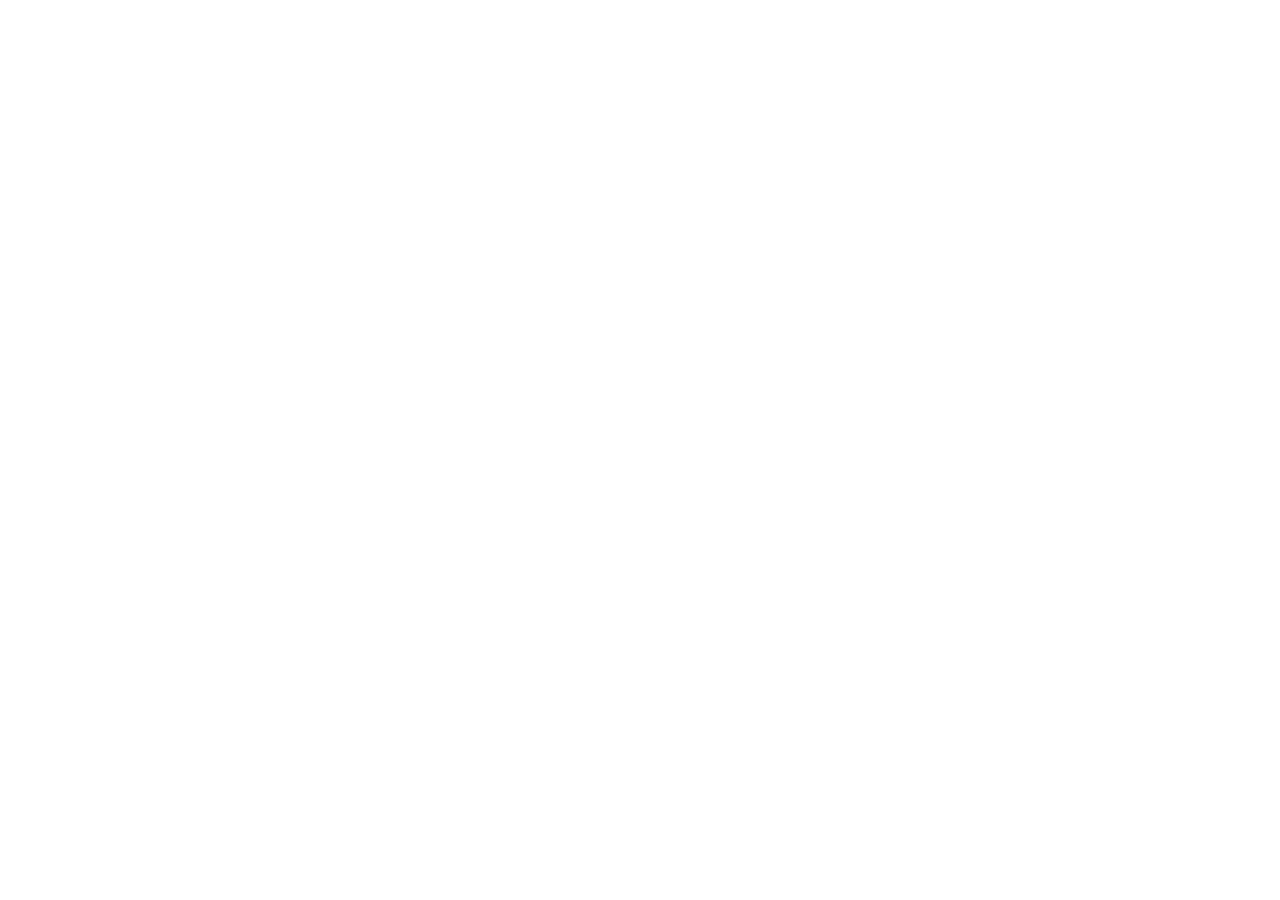
==== commit 5ed18507: "feat: final demo" ====
--- a/index.html
+++ b/index.html
@@ -1,1289 +1,40 @@
-<!DOCTYPE html>
+<!doctype html>
 <html lang="pt-PT">
-<head>
-<meta charset="utf-8">
-<meta name="viewport" content="width=device-width, initial-scale=1, viewport-fit=cover">
-<title>Quinta do Jalloto | Loja Online (demonstração)</title>
-<meta name="robots" content="noindex, nofollow">
-<meta name="description" content="Demonstração de loja online para a Quinta do Jalloto: vinhos do Douro, Vinho do Porto, azeite virgem extra e mel, com envio para todo o Portugal.">
-<meta name="theme-color" content="#0d0d10">
-<style>
-@font-face{
-  font-family:"Cormorant Garamond";
-  font-style:normal;font-weight:600;font-display:block;
-  src:url([data-uri]) format("woff2");
-}
-@font-face{
-  font-family:"Cormorant Garamond";
-  font-style:italic;font-weight:600;font-display:block;
-  src:url([data-uri]) format("woff2");
-}
-@font-face{
-  font-family:"Jost";
-  font-style:normal;font-weight:200 700;font-display:block;
-  src:url([data-uri]) format("woff2");
-}
-
-:root{
-  --ink:#0b0b0e;
-  --ink2:#121216;
-  --ink3:#1a1a20;
-  --slate:#454b5a;
-  --slate2:#383e4d;
-  --gold:#d9b64a;
-  --gold-soft:#eed69a;
-  --gold-deep:#9d7d22;
-  --wine:#6b1526;
-  --cream:#f6f3ec;
-  --muted:#a09b91;
-  --line:rgba(246,243,236,.15);
-  --line-soft:rgba(246,243,236,.075);
-  --ok:#8ec49f;
-  --serif:"Cormorant Garamond",Garamond,Georgia,"Times New Roman",serif;
-  --sans:"Jost",-apple-system,BlinkMacSystemFont,"Segoe UI",Roboto,"Helvetica Neue",Arial,sans-serif;
-  --ease:cubic-bezier(.22,1,.36,1);
-  --shadow:0 30px 70px rgba(0,0,0,.6);
-}
-*{box-sizing:border-box}
-html,body{margin:0;padding:0}
-html{-webkit-text-size-adjust:100%;scroll-behavior:smooth}
-body{
-  background:var(--ink);color:var(--cream);
-  font-family:var(--sans);font-weight:300;font-size:16px;line-height:1.7;
-  letter-spacing:.004em;-webkit-font-smoothing:antialiased;overflow-x:hidden;
-}
-body.locked{overflow:hidden}
-img,svg{max-width:100%;display:block}
-button,input,select,textarea{font:inherit;color:inherit}
-a{color:var(--gold);text-decoration:none}
-a:hover{color:var(--gold-soft)}
-:focus-visible{outline:1px solid var(--gold);outline-offset:4px;border-radius:2px}
-::selection{background:rgba(217,182,74,.28)}
-
-.wrap{width:100%;max-width:1180px;margin:0 auto;padding:0 22px}
-.serif{font-family:var(--serif)}
-.label{
-  font-family:var(--sans);font-weight:500;font-size:10px;letter-spacing:.34em;
-  text-transform:uppercase;color:var(--gold);
-}
-
-/* ---------- reveal ---------- */
-.rv{opacity:0;transform:translateY(14px)}
-.rv.in{opacity:1;transform:none;transition:opacity .6s var(--ease),transform .6s var(--ease);transition-delay:var(--d,0ms)}
-
-/* ---------- demo bar ---------- */
-.demobar{
-  background:var(--slate2);color:rgba(246,243,236,.9);
-  font-size:11.5px;font-weight:300;letter-spacing:.04em;padding:9px 20px;text-align:center;
-}
-.demobar b{color:var(--gold);font-weight:500}
-.demobar .dot{display:inline-block;width:5px;height:5px;border-radius:50%;background:var(--gold);margin-right:9px;vertical-align:middle}
-
-/* ---------- header ---------- */
-.site{
-  position:sticky;top:0;z-index:60;
-  background:rgba(11,11,14,.72);
-  backdrop-filter:saturate(150%) blur(14px);-webkit-backdrop-filter:saturate(150%) blur(14px);
-  border-bottom:1px solid transparent;transition:background .4s ease,border-color .4s ease;
-}
-.site.solid{background:rgba(11,11,14,.96);border-bottom-color:var(--line-soft)}
-.site .bar{display:flex;align-items:center;gap:16px;height:72px}
-.logo{flex:0 0 auto;display:block;width:158px;aspect-ratio:620/109}
-.logo img{width:100%;height:100%;object-fit:contain}
-.nav{display:none;margin-left:auto;gap:30px}
-.nav button{
-  background:none;border:0;padding:0;cursor:pointer;
-  font-weight:400;font-size:11px;letter-spacing:.22em;text-transform:uppercase;
-  color:rgba(246,243,236,.72);transition:color .25s ease;
-}
-.nav button:hover{color:var(--gold)}
-.cartbtn{
-  margin-left:auto;display:inline-flex;align-items:center;gap:10px;
-  background:transparent;border:1px solid var(--line);color:var(--cream);
-  padding:10px 17px;border-radius:999px;cursor:pointer;
-  font-size:10.5px;font-weight:500;letter-spacing:.2em;text-transform:uppercase;
-  transition:border-color .3s ease,background .3s ease;
-}
-.nav + .cartbtn{margin-left:30px}
-.cartbtn:hover{border-color:rgba(217,182,74,.7);background:rgba(217,182,74,.08)}
-.cartbtn .count{
-  min-width:21px;height:21px;padding:0 6px;border-radius:999px;background:var(--gold);color:#241d06;
-  font-size:10.5px;font-weight:600;letter-spacing:0;display:inline-flex;align-items:center;justify-content:center;
-  transition:transform .3s var(--ease);
-}
-.cartbtn .count.pulse{animation:pulse .6s var(--ease)}
-@keyframes pulse{0%{transform:scale(1)}30%{transform:scale(1.35)}100%{transform:scale(1)}}
-
-/* ---------- hero ---------- */
-.hero{position:relative;overflow:hidden;min-height:clamp(520px,86svh,780px);display:flex;align-items:flex-end}
-.hero .shot{
-  position:absolute;inset:0;background-image:url([data-uri]);
-  background-size:cover;background-position:50% 46%;
-  transform:scale(1.04);animation:kb 32s ease-in-out infinite alternate;
-}
-@keyframes kb{from{transform:scale(1.04) translate3d(0,0,0)}to{transform:scale(1.16) translate3d(0,-1.4%,0)}}
-.hero .veil{
-  position:absolute;inset:0;
-  background:
-    radial-gradient(72% 52% at 50% 68%, rgba(8,8,11,.74) 0%, rgba(8,8,11,.34) 55%, rgba(8,8,11,0) 100%),
-    linear-gradient(180deg,rgba(11,11,14,.74) 0%,rgba(11,11,14,.26) 24%,rgba(11,11,14,.66) 70%,var(--ink) 100%);
-}
-.hero .inner{position:relative;z-index:2;width:100%;padding:120px 0 76px;text-align:center}
-.hero .eyebrow{
-  font-family:var(--serif);font-style:italic;font-weight:600;font-size:clamp(15px,4vw,19px);
-  letter-spacing:.02em;color:var(--gold-soft);margin:0 0 18px;
-}
-h1{
-  font-family:var(--serif);font-weight:600;
-  font-size:clamp(46px,12.5vw,108px);line-height:.94;letter-spacing:-.018em;
-  margin:0 0 22px;color:#fff;text-wrap:balance;
-  text-shadow:0 2px 40px rgba(0,0,0,.5);
-}
-.hero .lede{
-  margin:0 auto;max-width:498px;color:rgba(246,243,236,.86);
-  font-size:15.5px;font-weight:300;line-height:1.8;
-}
-.hero .acts{display:flex;flex-direction:column;align-items:center;gap:16px;margin-top:34px}
-.btn{
-  display:inline-block;background:var(--gold);color:#241d06;border:1px solid var(--gold);
-  padding:15px 36px;border-radius:999px;cursor:pointer;
-  font-size:11px;font-weight:600;letter-spacing:.24em;text-transform:uppercase;
-  transition:background .3s ease,transform .3s var(--ease),box-shadow .3s ease;
-}
-.btn:hover{background:var(--gold-soft);border-color:var(--gold-soft);color:#241d06;transform:translateY(-2px);box-shadow:0 14px 30px rgba(217,182,74,.22)}
-.linkish{
-  background:none;border:0;cursor:pointer;color:rgba(246,243,236,.78);
-  font-size:10.5px;font-weight:400;letter-spacing:.22em;text-transform:uppercase;
-  border-bottom:1px solid rgba(246,243,236,.3);padding:0 0 4px;transition:color .3s ease,border-color .3s ease;
-}
-.linkish:hover{color:var(--gold);border-color:var(--gold)}
-
-/* ---------- trust ---------- */
-.trust{background:var(--ink);border-bottom:1px solid var(--line-soft)}
-.trust ul{list-style:none;margin:0;padding:34px 0;display:grid;grid-template-columns:1fr 1fr;gap:26px 20px}
-.trust li{text-align:center}
-.trust svg{margin:0 auto 11px}
-.trust b{display:block;font-weight:400;color:#fff;font-size:12px;letter-spacing:.14em;text-transform:uppercase;margin-bottom:5px}
-.trust span{display:block;font-size:12.5px;color:var(--muted);line-height:1.55;font-weight:300}
-
-/* ---------- story ---------- */
-.story{padding:78px 0;background:var(--ink)}
-.story .grid2{display:grid;grid-template-columns:1fr;gap:34px;align-items:center}
-.story figure{margin:0;position:relative;border-radius:3px;overflow:hidden;aspect-ratio:500/583;background:var(--ink3)}
-.story figure img{width:100%;height:100%;object-fit:cover;transform:scale(1.01)}
-.story figure::after{content:"";position:absolute;inset:0;background:linear-gradient(180deg,rgba(11,11,14,0) 55%,rgba(11,11,14,.55) 100%)}
-.story h2{
-  font-family:var(--serif);font-weight:600;font-size:clamp(32px,7.2vw,50px);line-height:1.06;letter-spacing:-.012em;
-  margin:14px 0 20px;color:#fff;
-}
-.story p{margin:0 0 16px;color:rgba(246,243,236,.74);font-size:14.5px;line-height:1.85;font-weight:300}
-.story .facts{display:grid;grid-template-columns:1fr 1fr;gap:18px;margin-top:28px;padding-top:24px;border-top:1px solid var(--line-soft)}
-.story .facts div b{display:block;font-family:var(--serif);font-size:30px;font-weight:600;color:var(--gold);line-height:1.1}
-.story .facts div span{font-size:11px;letter-spacing:.18em;text-transform:uppercase;color:var(--muted)}
-
-/* ---------- section head ---------- */
-section.block{padding:72px 0}
-.head{margin-bottom:38px;max-width:620px}
-.head .label{display:block;margin-bottom:14px}
-.head h2{
-  font-family:var(--serif);font-weight:600;font-size:clamp(34px,7.6vw,54px);line-height:1.04;letter-spacing:-.014em;
-  margin:0 0 14px;color:#fff;
-}
-.head p{margin:0;color:var(--muted);font-size:14.5px;font-weight:300;line-height:1.8}
-
-/* ---------- filters ---------- */
-.filters{
-  display:flex;gap:9px;overflow-x:auto;padding-bottom:8px;margin-bottom:30px;
-  scrollbar-width:none;-ms-overflow-style:none;
-}
-.filters::-webkit-scrollbar{display:none}
-.chip{
-  flex:0 0 auto;background:transparent;border:1px solid var(--line);color:rgba(246,243,236,.72);
-  padding:9px 18px;border-radius:999px;cursor:pointer;
-  font-size:10.5px;font-weight:400;letter-spacing:.19em;text-transform:uppercase;
-  transition:border-color .3s ease,color .3s ease,background .3s ease;
-}
-.chip:hover{border-color:rgba(217,182,74,.6);color:#fff}
-.chip[aria-pressed="true"]{background:var(--gold);border-color:var(--gold);color:#241d06;font-weight:500}
-
-/* ---------- cards ---------- */
-.grid{display:grid;grid-template-columns:1fr;gap:20px}
-.card{
-  background:var(--ink2);border:1px solid var(--line-soft);border-radius:4px;
-  overflow:hidden;display:flex;flex-direction:column;position:relative;
-  transition:border-color .45s ease,transform .45s var(--ease),box-shadow .45s ease;
-}
-.card:hover{border-color:rgba(217,182,74,.35);transform:translateY(-5px);box-shadow:0 26px 50px rgba(0,0,0,.5)}
-.plate{
-  position:relative;aspect-ratio:4/3.35;display:flex;align-items:center;justify-content:center;
-  overflow:hidden;border-bottom:1px solid var(--line-soft);background:#101015;
-}
-.plate .amb{
-  position:absolute;inset:0;background-size:cover;background-position:center;
-  opacity:.34;transform:scale(1.02);transition:transform 1.1s var(--ease),opacity .6s ease;
-  filter:saturate(.85);
-}
-.card:hover .plate .amb{transform:scale(1.09);opacity:.44}
-.plate::after{
-  content:"";position:absolute;inset:0;
-  background:radial-gradient(78% 62% at 50% 46%, rgba(11,11,14,.42) 0%, rgba(11,11,14,.8) 62%, rgba(11,11,14,.94) 100%);
-}
-.plate .obj{position:relative;z-index:2;height:74%;width:auto;max-width:80%;filter:drop-shadow(0 20px 26px rgba(0,0,0,.62))}
-.plate .badge{
-  position:absolute;z-index:3;top:14px;left:14px;background:var(--gold);color:#241d06;
-  font-size:9px;letter-spacing:.2em;text-transform:uppercase;font-weight:600;padding:6px 12px;border-radius:999px;
-}
-.plate .badge.wine{background:var(--wine);color:#f4e6e6}
-.cbody{padding:22px 20px 24px;display:flex;flex-direction:column;flex:1}
-.kicker{color:var(--gold);font-size:9px;letter-spacing:.26em;text-transform:uppercase;margin-bottom:10px;font-weight:500}
-.card h3{
-  margin:0 0 10px;font-family:var(--serif);font-size:23px;font-weight:600;letter-spacing:-.004em;color:#fff;line-height:1.2;
-}
-.card .note{margin:0 0 18px;font-size:13.5px;line-height:1.72;color:rgba(246,243,236,.62);flex:1;font-weight:300}
-.priceline{display:flex;align-items:baseline;gap:10px;margin-bottom:16px}
-.price{font-family:var(--serif);font-size:27px;font-weight:600;color:#fff;letter-spacing:0;line-height:1}
-.exlabel{font-size:8.5px;letter-spacing:.2em;text-transform:uppercase;color:var(--muted)}
-.add{
-  width:100%;background:transparent;border:1px solid rgba(217,182,74,.55);color:var(--gold);
-  padding:13px 14px;border-radius:999px;cursor:pointer;
-  font-size:10.5px;letter-spacing:.2em;text-transform:uppercase;font-weight:600;
-  transition:background .3s ease,color .3s ease,border-color .3s ease;
-}
-.add:hover{background:var(--gold);color:#241d06;border-color:var(--gold)}
-.add.added{background:var(--ok);border-color:var(--ok);color:#0d2114}
-
-/* ---------- gift ---------- */
-.gift{position:relative;border:1px solid rgba(217,182,74,.3);border-radius:4px;overflow:hidden;background:var(--ink2)}
-.gift .bg{
-  position:absolute;inset:0;background-image:url([data-uri]